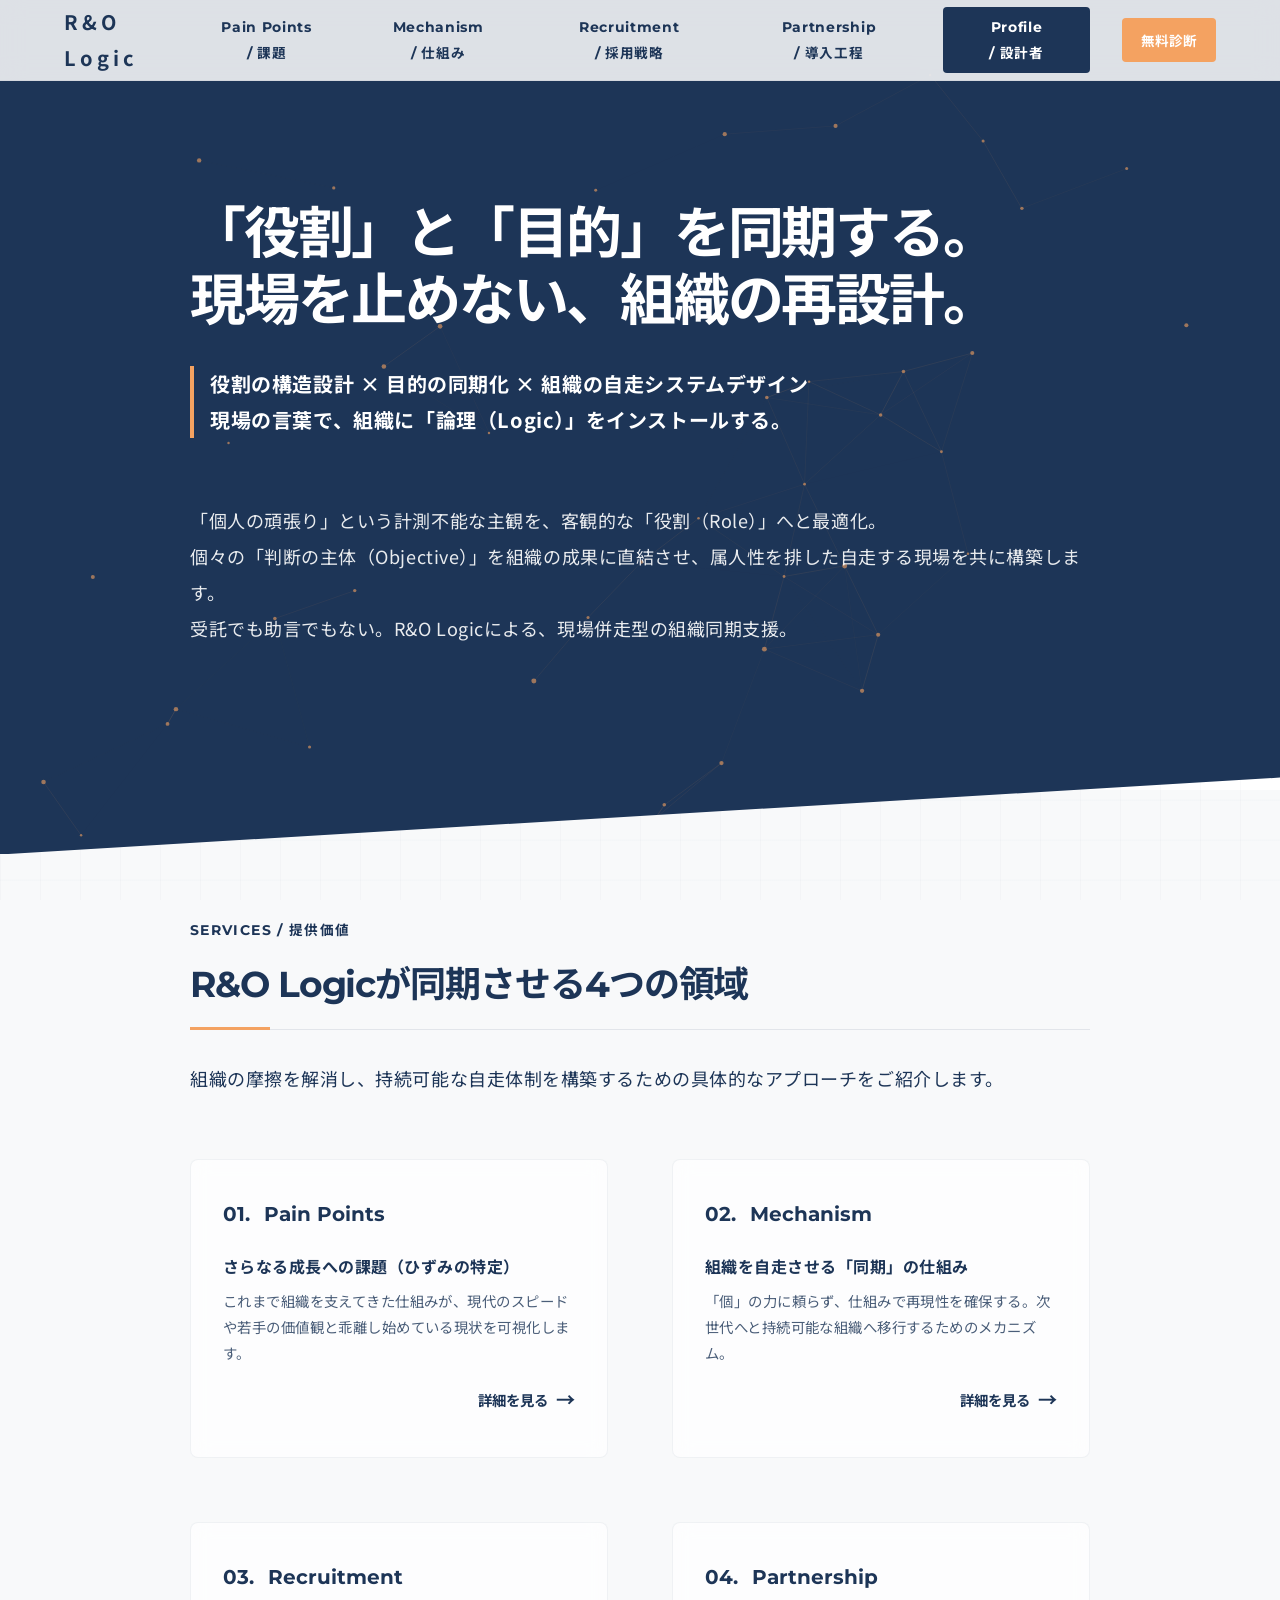
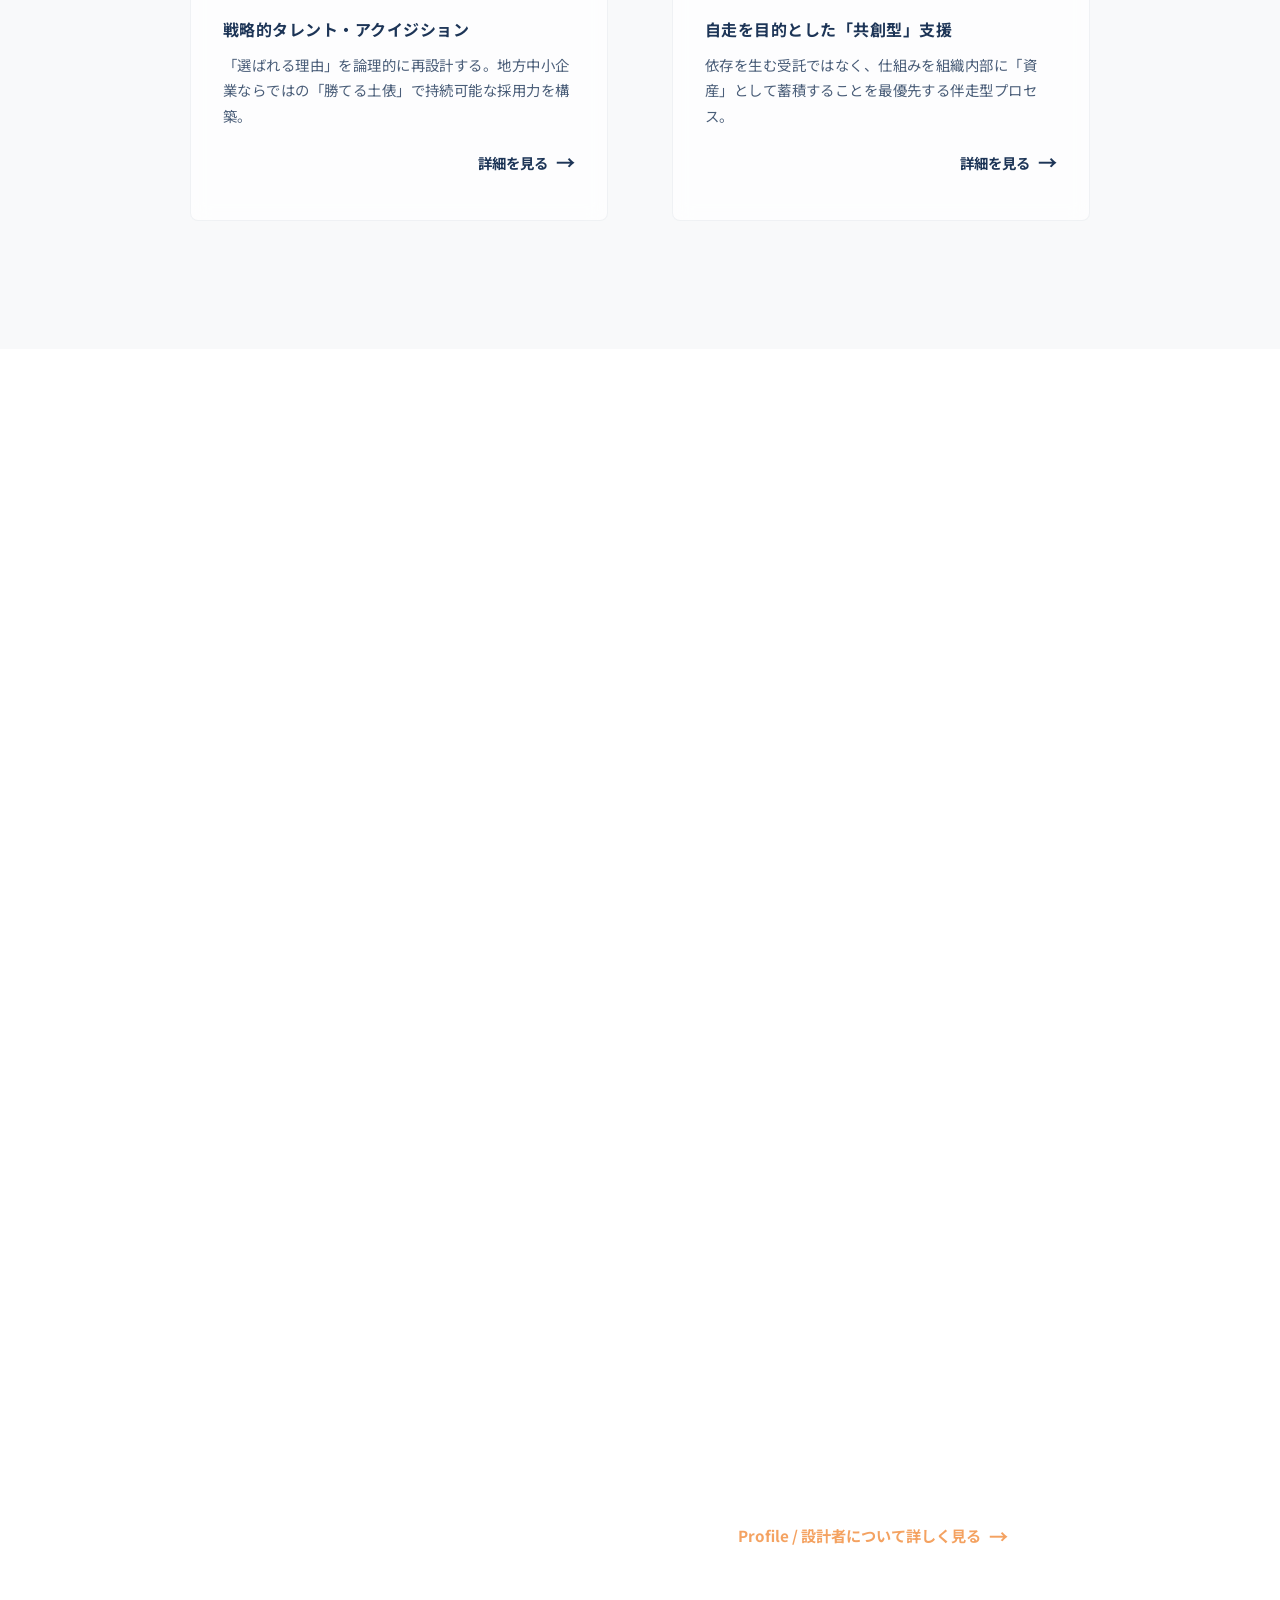
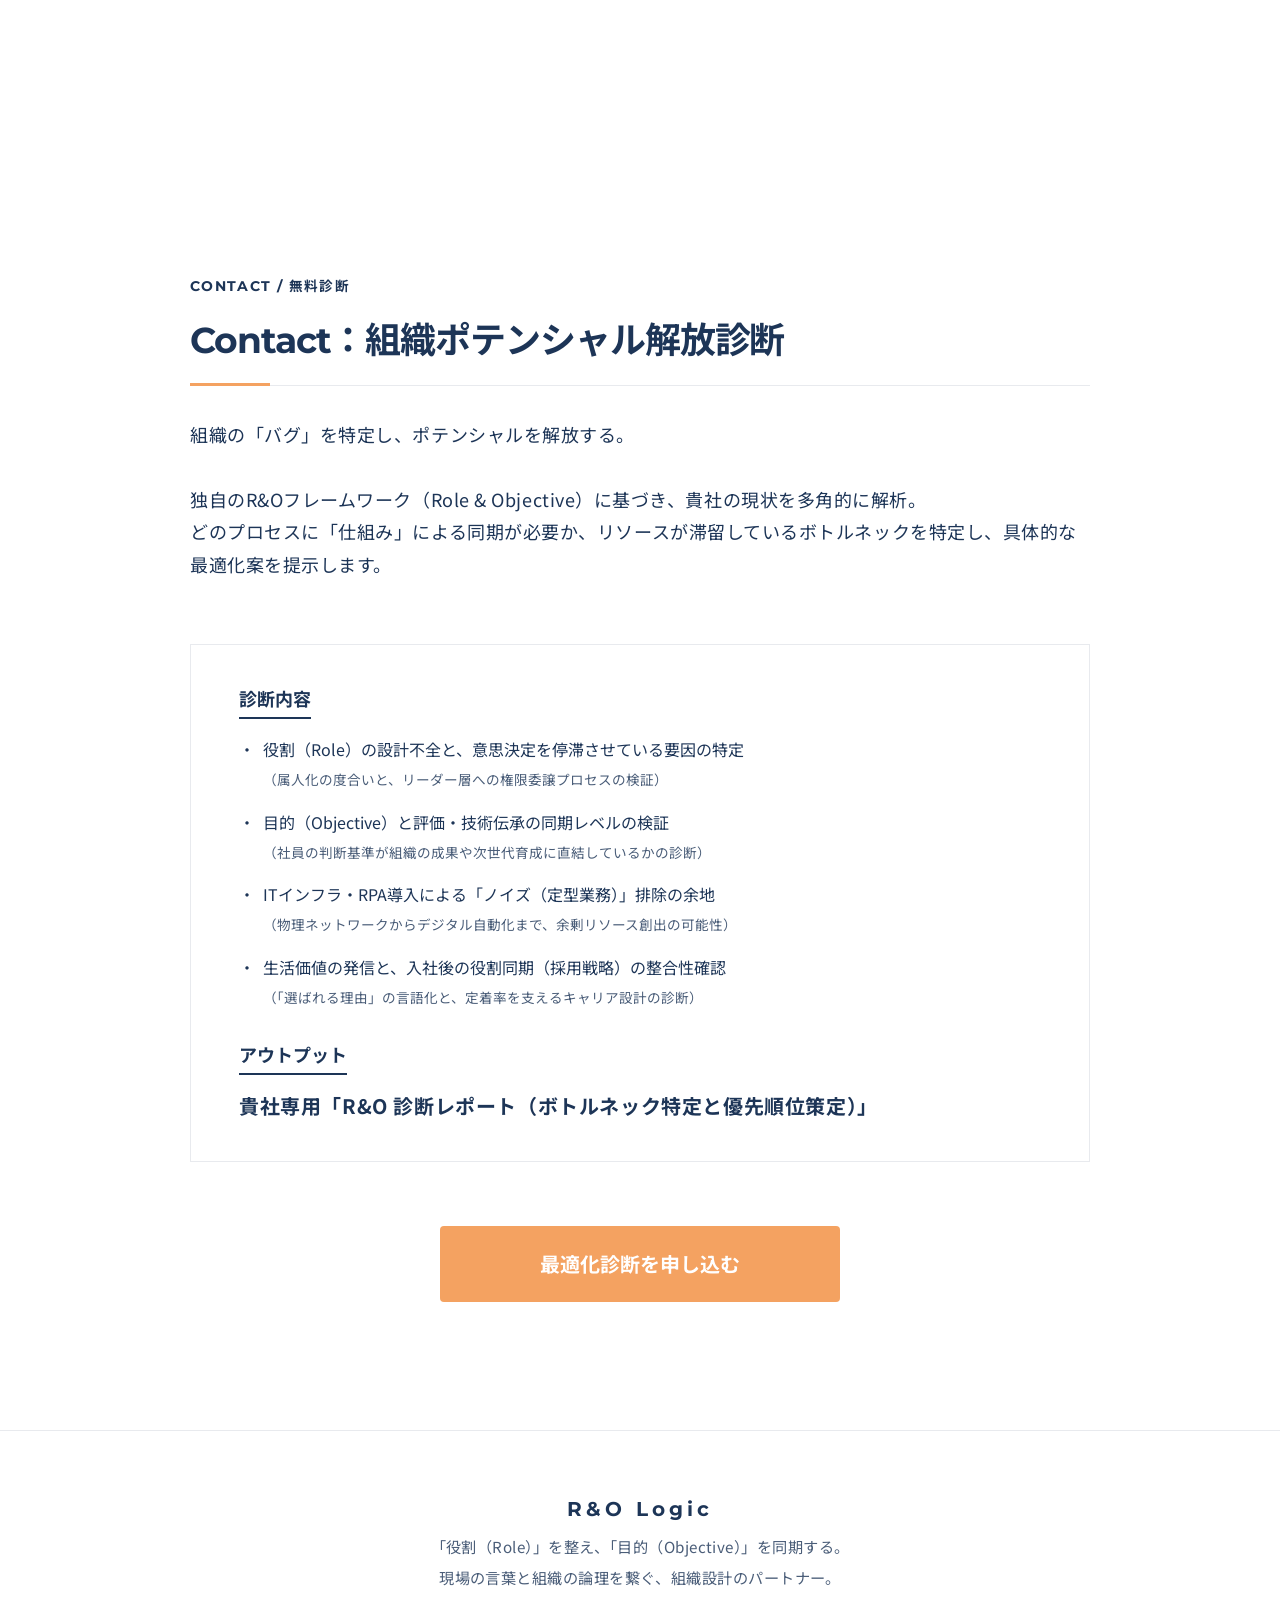
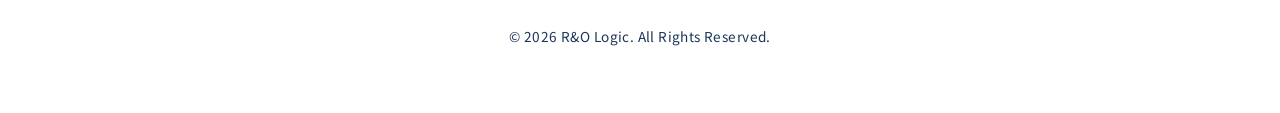
==== index.html @ 4cabf60c "Add files via upload" ====
<!DOCTYPE html>
<html lang="ja">

<head>
    <meta charset="UTF-8">
    <meta name="viewport" content="width=device-width, initial-scale=1.0">
    <title>R&amp;O Logic | 現場を止めない組織同期化</title>
    <meta name="description"
        content="設計開発エンジニアリングと人事・DX基盤構築の経験から生み出された、組織の「役割（Role）」と「目的（Objective）」を同期させる実務伴走型コンサルティング。">
    <!-- OGP and Twitter Cards -->
    <meta property="og:title" content="R&amp;O Logic | 現場を止めない組織同期化">
    <meta property="og:description" content="「個人の頑張り」を客観的な「役割」へと最適化。属人性を排した自走する現場を共に構築します。">
    <meta property="og:type" content="website">
    <meta property="og:url" content="https://r-and-o-logic.com">
    <meta property="og:image" content="img/og-image.png">
    <meta name="twitter:card" content="summary_large_image">
    <!-- Favicon -->
    <link rel="icon" type="image/svg+xml" href="img/favicon.svg">
    <!-- Fonts -->
    <link rel="preconnect" href="https://fonts.googleapis.com">
    <link rel="preconnect" href="https://fonts.gstatic.com" crossorigin>
    <link
        href="https://fonts.googleapis.com/css2?family=Montserrat:wght@400;700;900&family=Noto+Sans+JP:wght@400;500;700;900&display=swap"
        rel="stylesheet">
    <link rel="stylesheet" href="css/style.css">
</head>

<body>
    <!-- Preloader -->
    <div id="preloader" class="preloader">
        <div class="preloader-content">
            <span class="preloader-logo">R&amp;O Logic</span>
            <div class="preloader-line"></div>
        </div>
    </div>
    <header class="header">
        <div class="header-container">
            <a href="index.html" class="logo" style="text-decoration: none; color: inherit;">R&amp;O Logic</a>
            <div class="header-actions">
                <nav class="nav" id="nav" aria-label="詳細メニュー">
                    <ul class="nav-list">
                        <li><a href="pain-points.html" class="nav-link"><span class="nav-en">Pain Points</span><span
                                    class="nav-ja">/ 課題</span></a></li>
                        <li><a href="mechanism.html" class="nav-link"><span class="nav-en">Mechanism</span><span
                                    class="nav-ja">/ 仕組み</span></a></li>
                        <li><a href="recruitment.html" class="nav-link"><span class="nav-en">Recruitment</span><span
                                    class="nav-ja">/ 採用戦略</span></a></li>
                        <li><a href="partnership.html" class="nav-link"><span class="nav-en">Partnership</span><span
                                    class="nav-ja">/ 導入工程</span></a></li>
                        <li><a href="profile.html" class="nav-link"><span class="nav-en">Profile</span><span
                                    class="nav-ja">/ 設計者</span></a></li>
                    </ul>
                </nav>
                <div class="header-right">
                    <a href="index.html#contact" class="btn btn-sm header-btn" style="word-break: keep-all; overflow-wrap: normal;"><span style="display:inline-block;">無料</span><span style="display:inline-block;">診断</span></a>
                    <button class="hamburger" id="hamburger" aria-label="Menu">
                        <span></span><span></span><span></span>
                    </button>
                </div>
            </div>
        </div>
    </header>

    <main>
        <!-- 1. Hero View -->
        <section id="concept" class="hero section-spacing">
            <canvas id="hero-canvas"></canvas>
            <div class="container hero-container fade-up">
                <h1 class="hero-title" style="font-size: 3.5rem;">
                    「役割」と「目的」を同期する。<br>
                    現場を止めない、組織の再設計。
                </h1>
                <p class="hero-sub" style="line-height: 1.8;">
                    役割の構造設計 × 目的の同期化 × 組織の自走システムデザイン<br>
                    現場の言葉で、組織に「論理（Logic）」をインストールする。
                </p>
                <div class="hero-lead">
                    <p>「個人の頑張り」という計測不能な主観を、客観的な「役割（Role）」へと最適化。<br>
                        個々の「判断の主体（Objective）」を組織の成果に直結させ、属人性を排した自走する現場を共に構築します。<br>
                        受託でも助言でもない。R&amp;O Logicによる、現場併走型の組織同期支援。</p>
                </div>
            </div>
        </section>


        <!-- Services Overview Grid (Subpages Links) -->
        <section class="section-spacing bg-light">
            <div class="container fade-up">
                <div class="section-title">
                    <span class="section-label">Services / 提供価値</span>
                    <h2>R&amp;O Logicが同期させる4つの領域</h2>
                    <p class="section-desc">組織の摩擦を解消し、持続可能な自走体制を構築するための具体的なアプローチをご紹介します。</p>
                </div>

                <div class="grid grid-2">
                    <a href="pain-points.html" class="card service-card fade-up">
                        <h3
                            style="border-bottom: 2px solid var(--clr-primary); padding-bottom: 0.5rem; margin-bottom: 1rem;">
                            <span style="color: var(--clr-primary); margin-right: 0.5rem;">01.</span> Pain Points</h3>
                        <p style="font-weight: 700; margin-bottom: 0.5rem;">さらなる成長への課題（ひずみの特定）</p>
                        <p style="font-size: 0.9rem; opacity: 0.8; margin-bottom: 1rem;">
                            これまで組織を支えてきた仕組みが、現代のスピードや若手の価値観と乖離し始めている現状を可視化します。</p>
                        <span
                            style="color: var(--clr-text); font-weight: 700; font-size: 0.9rem; display: flex; align-items: center; gap: 0.5rem; justify-content: flex-end;">詳細を見る
                            <span style="font-size: 1.2rem;">&rarr;</span></span>
                    </a>

                    <a href="mechanism.html" class="card service-card fade-up delay-1">
                        <h3
                            style="border-bottom: 2px solid var(--clr-primary); padding-bottom: 0.5rem; margin-bottom: 1rem;">
                            <span style="color: var(--clr-primary); margin-right: 0.5rem;">02.</span> Mechanism</h3>
                        <p style="font-weight: 700; margin-bottom: 0.5rem;">組織を自走させる「同期」の仕組み</p>
                        <p style="font-size: 0.9rem; opacity: 0.8; margin-bottom: 1rem;">
                            「個」の力に頼らず、仕組みで再現性を確保する。次世代へと持続可能な組織へ移行するためのメカニズム。</p>
                        <span
                            style="color: var(--clr-text); font-weight: 700; font-size: 0.9rem; display: flex; align-items: center; gap: 0.5rem; justify-content: flex-end;">詳細を見る
                            <span style="font-size: 1.2rem;">&rarr;</span></span>
                    </a>

                    <a href="recruitment.html" class="card service-card fade-up">
                        <h3
                            style="border-bottom: 2px solid var(--clr-primary); padding-bottom: 0.5rem; margin-bottom: 1rem;">
                            <span style="color: var(--clr-primary); margin-right: 0.5rem;">03.</span> Recruitment</h3>
                        <p style="font-weight: 700; margin-bottom: 0.5rem;">戦略的タレント・アクイジション</p>
                        <p style="font-size: 0.9rem; opacity: 0.8; margin-bottom: 1rem;">
                            「選ばれる理由」を論理的に再設計する。地方中小企業ならではの「勝てる土俵」で持続可能な採用力を構築。</p>
                        <span
                            style="color: var(--clr-text); font-weight: 700; font-size: 0.9rem; display: flex; align-items: center; gap: 0.5rem; justify-content: flex-end;">詳細を見る
                            <span style="font-size: 1.2rem;">&rarr;</span></span>
                    </a>

                    <a href="partnership.html" class="card service-card fade-up delay-1">
                        <h3
                            style="border-bottom: 2px solid var(--clr-primary); padding-bottom: 0.5rem; margin-bottom: 1rem;">
                            <span style="color: var(--clr-primary); margin-right: 0.5rem;">04.</span> Partnership</h3>
                        <p style="font-weight: 700; margin-bottom: 0.5rem;">自走を目的とした「共創型」支援</p>
                        <p style="font-size: 0.9rem; opacity: 0.8; margin-bottom: 1rem;">
                            依存を生む受託ではなく、仕組みを組織内部に「資産」として蓄積することを最優先する伴走型プロセス。</p>
                        <span
                            style="color: var(--clr-text); font-weight: 700; font-size: 0.9rem; display: flex; align-items: center; gap: 0.5rem; justify-content: flex-end;">詳細を見る
                            <span style="font-size: 1.2rem;">&rarr;</span></span>
                    </a>
                </div>
            </div>
        </section>

        <!-- Message -->
        <section id="message" class="message section-spacing">
            <div class="container fade-up">
                <div class="message-box">
                    <h3 class="message-title">「最適化への意志」</h3>
                    <div class="message-body">
                        <p style="font-weight: 700; font-size: 1.25rem; color: var(--clr-text); margin-bottom: 2rem;">
                            「同期」の欠如は、組織というシステムの致命的なバグである。</p>
                        <p>精密な制御と現場実装の最前線に17年間身を置き、理論を現実に適合させるプロセスを繰り返す中で、一つの確信に至りました。</p>

                        <p class="message-strong" style="margin: 2.5rem 0;">「個人の頑張り」という不安定な出力に依存する組織は、いつか必ず摩擦で停止する。</p>

                        <p>ベテランの技術がブラックボックス化し、若手が判断の根拠を失い、経営層がすべての負荷を背負う。<br>これらは「人の質」の問題ではありません。制御ロジックやITインフラ、そして人事評価という「組織の設計」にバグが生じているだけです。
                        </p>

                        <p style="margin-top: 1.5rem;">
                            私の役割は、新しいタスクを増やすことではありません。<br>不透明な属人性を削ぎ落とし、組織の全階層における「役割（Role）」と「目的（Objective）」を論理的に同期させることです。
                        </p>

                        <p style="margin-top: 1.5rem;">
                            設計者として、私は貴社に「依存」を求めません。<br>仕組みがインストールされ、貴社自身の力で歯車が自走し始めるまで、現場で共にハンドルを握ります。</p>

                        <p class="message-highlight" style="margin-top: 3.5rem;">
                            やることを増やさない。やらないことを確定させる。<br>その先にある「機能美を備えた現場」を、共に実装しましょう。</p>

                        <div class="message-signature" style="text-align: right; margin-top: 4rem;">
                            <p
                                style="font-weight: 700; font-size: 1.1rem; margin-bottom: 0.25rem; letter-spacing: 0.1em;">
                                R&amp;O Logic</p>
                            <p style="font-size: 0.95rem; margin-bottom: 1.5rem; opacity: 0.8;">代表　戸田 直洋</p>
                            <a href="profile.html"
                                style="color: var(--clr-btn); font-weight: 700; text-decoration: none; font-size: 0.95rem; display: inline-flex; align-items: center; gap: 0.5rem; transition: opacity 0.3s ease;"
                                onmouseover="this.style.opacity=0.7" onmouseout="this.style.opacity=1">
                                <span>Profile / 設計者について詳しく見る</span>
                                <span style="font-size: 1.2rem;">&rarr;</span>
                            </a>
                        </div>
                    </div>
                </div>
            </div>
        </section>

        <!-- 7. Contact -->
        <section id="contact" class="contact section-spacing">
            <div class="container contact-container fade-up">
                <div class="section-title">
                    <span class="section-label">Contact / 無料診断</span>
                    <h2>Contact：組織ポテンシャル解放診断</h2>
                    <p class="section-desc">
                        組織の「バグ」を特定し、ポテンシャルを解放する。<br><br>独自のR&amp;Oフレームワーク（Role &amp;
                        Objective）に基づき、貴社の現状を多角的に解析。<br>どのプロセスに「仕組み」による同期が必要か、リソースが滞留しているボトルネックを特定し、具体的な最適化案を提示します。
                    </p>
                </div>

                <div class="contact-contents text-center" style="margin-bottom: var(--spacing-mb-lg);">
                    <div class="contact-details"
                        style="display: inline-block; text-align: left; background: var(--clr-bg-white); padding: 2.5rem 3rem; border: 1px solid rgba(29, 53, 87, 0.1); width: 100%;">

                        <div class="mobile-accordion-wrapper">
                            <button class="mobile-accordion-btn hidden-desktop">
                                診断内容を見る <span class="icon">+</span>
                            </button>

                            <div class="mobile-accordion-body">
                                <h4
                                    style="margin-bottom: 1rem; font-size: 1.125rem; border-bottom: 2px solid var(--clr-text); display: inline-block; padding-bottom: 0.25rem;">
                                    診断内容</h4>
                                <ul class="list-bullet" style="margin-bottom: 2rem;">
                                    <li style="margin-bottom: 1rem;">役割（Role）の設計不全と、意思決定を停滞させている要因の特定<br><span
                                            style="font-size: 0.85em; opacity: 0.8; margin-top: 0.2rem; display: block;">（属人化の度合いと、リーダー層への権限委譲プロセスの検証）</span>
                                    </li>
                                    <li style="margin-bottom: 1rem;">目的（Objective）と評価・技術伝承の同期レベルの検証<br><span
                                            style="font-size: 0.85em; opacity: 0.8; margin-top: 0.2rem; display: block;">（社員の判断基準が組織の成果や次世代育成に直結しているかの診断）</span>
                                    </li>
                                    <li style="margin-bottom: 1rem;">ITインフラ・RPA導入による「ノイズ（定型業務）」排除の余地<br><span
                                            style="font-size: 0.85em; opacity: 0.8; margin-top: 0.2rem; display: block;">（物理ネットワークからデジタル自動化まで、余剰リソース創出の可能性）</span>
                                    </li>
                                    <li>生活価値の発信と、入社後の役割同期（採用戦略）の整合性確認<br><span
                                            style="font-size: 0.85em; opacity: 0.8; margin-top: 0.2rem; display: block;">（「選ばれる理由」の言語化と、定着率を支えるキャリア設計の診断）</span>
                                    </li>
                                </ul>

                                <h4
                                    style="margin-bottom: 0.5rem; font-size: 1.125rem; border-bottom: 2px solid var(--clr-text); display: inline-block; padding-bottom: 0.25rem;">
                                    アウトプット</h4>
                                <p
                                    style="font-weight: 700; font-size: 1.25rem; color: var(--clr-text); padding-top: 0.5rem; line-height: 1.5;">
                                    貴社専用「R&amp;O 診断レポート（ボトルネック特定と優先順位策定）」</p>
                            </div>
                        </div>
                    </div>
                </div>

                <div class="form-wrapper">
                    <a href="https://forms.gle/tN62kvqZBB387Sva9" target="_blank" rel="noopener noreferrer"
                        class="btn btn-lg btn-block btn-cta"
                        style="text-align: center; justify-content: center;">最適化診断を申し込む</a>
                </div>
            </div>
        </section>
    </main>

    <footer class="footer">
        <div class="container text-center">
            <div style="margin-bottom: 2rem;">
                <h4 style="font-size: 1.25rem; margin-bottom: 0.5rem; letter-spacing: 0.2em; font-weight: 700;">R&amp;O
                    Logic</h4>
                <p style="font-size: 0.95rem; opacity: 0.8; line-height: 2;">
                    「役割（Role）」を整え、「目的（Objective）」を同期する。<br>現場の言葉と組織の論理を繋ぐ、組織設計のパートナー。</p>
            </div>
            <p>&copy; 2026 R&amp;O Logic. All Rights Reserved.</p>
        </div>
    </footer>

    <!-- Mobile FAB (Floating Action Button) -->
    <a href="index.html#contact" class="mobile-fab" id="mobileFab">
        <span>無料診断<br>フォーム</span>
    </a>

    <script src="js/main.js"></script>
</body>

</html>
---- css/style.css ----
:root {
  /* Strictly defined colors */
  --clr-bg-white: #FFFFFF;
  --clr-bg-light: #F8F9FA;
  --clr-text: #1D3557;
  --clr-btn: #F4A261;
  --clr-btn-hover: #E76F51;

  /* Fonts */
  --font-main: 'Noto Sans JP', sans-serif;
  --font-en: 'Montserrat', sans-serif;
  
  /* Margins - "敢えて広めに取る" (intentionally take wide margins) */
  --spacing-section: 8rem;
  --spacing-mb-lg: 4rem;
  --spacing-mb-md: 2rem;
  --spacing-mb-sm: 1rem;
}

.mobile-break { display: none; }

/* Reset & Initial Setup */
* {
  margin: 0;
  padding: 0;
  box-sizing: border-box;
}

html {
  font-size: 16px;
  scroll-behavior: smooth;
  scroll-padding-top: 100px;
}

body {
  font-family: var(--font-main);
  background-color: var(--clr-bg-white);
  background-image: 
    linear-gradient(rgba(29, 53, 87, 0.025) 1px, transparent 1px),
    linear-gradient(90deg, rgba(29, 53, 87, 0.025) 1px, transparent 1px);
  background-size: 40px 40px;
  background-attachment: fixed;
  color: var(--clr-text);
  line-height: 1.8;
  -webkit-font-smoothing: antialiased;
}

a { text-decoration: none; color: inherit; }
ul, ol { list-style: none; }

/* Utilities */
.container {
  width: 90%;
  max-width: 900px; /* Kept tight to prevent text spreading too wide, improving readability */
  margin: 0 auto;
}

.section-spacing {
  padding: var(--spacing-section) 0;
}

/* Subpage base spacing */
.subpage-main {
  padding-top: 100px;
}

.bg-light { 
  background-color: var(--clr-bg-light); 
  background-image: 
    linear-gradient(rgba(29, 53, 87, 0.025) 1px, transparent 1px),
    linear-gradient(90deg, rgba(29, 53, 87, 0.025) 1px, transparent 1px);
  background-size: 40px 40px;
  background-attachment: fixed;
}
.text-center { text-align: center; }

/* Typography */
h1, h2, h3, h4 {
  font-family: var(--font-en), var(--font-main);
  color: var(--clr-text);
  font-weight: 700;
  line-height: 1.4;
}

p {
  color: var(--clr-text);
  font-weight: 400;
  letter-spacing: 0.03em;
}

.section-title {
  margin-bottom: var(--spacing-mb-lg);
}

.section-label {
  font-family: var(--font-en), var(--font-main);
  display: block;
  font-size: 0.85rem;
  font-weight: 700;
  letter-spacing: 0.1em;
  margin-bottom: var(--spacing-mb-sm);
  text-transform: uppercase;
  color: var(--clr-text);
}

.section-title h2 {
  font-size: 2.25rem;
  letter-spacing: -0.03em;
  margin-bottom: var(--spacing-mb-md);
  padding-bottom: 1.25rem;
  border-bottom: 1px solid rgba(29, 53, 87, 0.1);
  position: relative;
}

.section-title h2::after {
  content: "";
  position: absolute;
  left: 0;
  bottom: -1px;
  width: 80px;
  height: 3px;
  background-color: var(--clr-btn);
}

.section-desc {
  font-size: 1.125rem;
  line-height: 1.8;
}

/* Grid System */
.grid { display: grid; gap: var(--spacing-mb-lg); }
.grid-2 { grid-template-columns: repeat(auto-fit, minmax(300px, 1fr)); }
.grid-3 { grid-template-columns: repeat(auto-fit, minmax(250px, 1fr)); }

/* Buttons - Accent color only used here */
.btn {
  display: inline-flex;
  align-items: center;
  justify-content: center;
  padding: 1rem 2rem;
  background-color: var(--clr-btn);
  color: #fff;
  font-weight: 700;
  border-radius: 4px;
  transition: all 0.3s ease;
  cursor: pointer;
  border: none;
}

.btn:hover {
  background-color: var(--clr-btn-hover);
  transform: translateY(-2px);
  box-shadow: 0 4px 12px rgba(231, 111, 81, 0.3);
}

/* Primary CTA Button Polish */
.btn-cta {
  position: relative;
  overflow: hidden;
  z-index: 1;
}
.btn-cta::after {
  content: "";
  position: absolute;
  top: 0;
  left: -100%;
  width: 50%;
  height: 100%;
  background: linear-gradient(to right, rgba(255,255,255,0) 0%, rgba(255,255,255,0.3) 50%, rgba(255,255,255,0) 100%);
  transform: skewX(-25deg);
  transition: all 0.6s ease;
  z-index: -1;
}
.btn-cta:hover::after {
  left: 150%;
}
.btn-cta:hover {
  transform: translateY(-4px);
  box-shadow: 0 8px 25px rgba(231, 111, 81, 0.4);
}

.btn-sm { padding: 0.6rem 1.2rem; font-size: 0.85rem; }
.btn-lg { padding: 1.25rem 3rem; font-size: 1.25rem; }
.btn-block { width: 100%; max-width: 400px; margin: 0 auto; display: flex; }

/* Animation utilities */
.fade-up {
  opacity: 0;
  transform: translateY(30px);
  transition: opacity 0.8s ease, transform 0.8s ease;
}
.fade-up.visible { opacity: 1; transform: translateY(0); }
.delay-1 { transition-delay: 0.1s; }
.delay-2 { transition-delay: 0.2s; }
.delay-3 { transition-delay: 0.3s; }

/* Header */
.header {
  position: fixed;
  top: 0;
  left: 0;
  width: 100%;
  background-color: rgba(255, 255, 255, 0.85);
  backdrop-filter: blur(12px);
  -webkit-backdrop-filter: blur(12px);
  z-index: 1000;
  border-bottom: 1px solid rgba(29, 53, 87, 0.05);
}

.header-container {
  display: flex;
  justify-content: space-between;
  align-items: center;
  height: 80px;
  width: 90%;
  max-width: 1200px;
  margin: 0 auto;
}

.logo {
  font-weight: 700;
  font-size: 1.25rem;
  letter-spacing: 0.2em;
  color: var(--clr-text);
}

.header-actions {
  display: flex;
  align-items: center;
  gap: 2rem;
}

.header-right {
  display: flex;
  align-items: center;
  gap: 1.5rem;
}

.hamburger {
  display: none;
  flex-direction: column;
  justify-content: space-between;
  width: 24px;
  height: 18px;
  background: transparent;
  border: none;
  cursor: pointer;
  padding: 0;
  z-index: 1001;
}

.hamburger span {
  width: 100%;
  height: 2px;
  background: var(--clr-text);
  transition: all 0.3s ease;
  transform-origin: left center;
}

.nav-list {
  display: flex;
  gap: 2rem;
  align-items: center;
}
.nav-link {
  font-family: var(--font-en), var(--font-main);
  text-decoration: none;
  font-weight: 700;
  font-size: 0.85rem;
  letter-spacing: 0.05em;
  color: var(--clr-text);
  transition: opacity 0.3s ease;
  
  /* Flexbox responsive text wrapping */
  display: flex;
  flex-wrap: wrap;
  justify-content: center;
  align-items: center;
  column-gap: 0.4em;
  row-gap: 0.1em;
}

.nav-en, .nav-ja {
  white-space: nowrap;
}

.nav-link:hover { opacity: 0.7; }

/* Highlight Profile in Header (Button Style) */
.nav-link[href="profile.html"] {
  background-color: var(--clr-text);
  padding: 0.5rem 1.2rem;
  border-radius: 4px;
  color: var(--clr-bg-white) !important;
  opacity: 1;
  transition: all 0.3s ease;
}
.nav-link[href="profile.html"] .nav-en,
.nav-link[href="profile.html"] .nav-ja {
  color: var(--clr-bg-white) !important;
}
.nav-link[href="profile.html"]:hover {
  background-color: rgba(29, 53, 87, 0.85);
  transform: translateY(-2px);
  opacity: 1;
}

/* Infographic Box (System Section) */
.infographic-box {
  margin: 3rem 0 4rem;
  padding: 3rem 2rem;
  background: rgba(255, 255, 255, 0.7);
  backdrop-filter: blur(10px);
  -webkit-backdrop-filter: blur(10px);
  border: 1px solid rgba(29, 53, 87, 0.1);
  border-radius: 8px;
  box-shadow: 0 10px 30px rgba(0,0,0,0.03);
  text-align: center;
}

/* Service Card Links (Index) */
.service-card {
  transition: transform 0.3s ease, box-shadow 0.3s ease, border-color 0.3s ease;
}
.service-card:hover {
  transform: translateY(-8px);
  box-shadow: 0 15px 35px rgba(29, 53, 87, 0.1);
  border-color: rgba(29, 53, 87, 0.2);
}
.infographic-box h3 {
  margin-bottom: 2.5rem;
  font-size: 1.25rem;
  letter-spacing: 0.1em;
  color: var(--clr-text);
}
.infographic-flex {
  display: flex;
  justify-content: center;
  align-items: center;
  gap: 3rem;
}
.info-state svg {
  width: 140px;
  height: 140px;
  margin-bottom: 0.75rem;
}
.info-arrow {
  color: var(--clr-btn);
  font-size: 2.5rem;
  font-weight: 900;
}

/* XY Graph Animation for Pain Points */
.pain-points-anim {
  width: 100%;
  margin-top: 2rem;
  background: rgba(255, 255, 255, 0.85);
  border: 1px solid rgba(29, 53, 87, 0.1);
  border-radius: 8px;
  backdrop-filter: blur(10px);
  -webkit-backdrop-filter: blur(10px);
  padding: 1rem 0.5rem;
}

@media (min-width: 769px) {
  .pain-points-anim {
    padding: 1.5rem;
  }
}

@media (max-width: 768px) {
  .hidden-mobile { display: none !important; }
}
@media (min-width: 769px) {
  .hidden-desktop { display: none !important; }
}

/* Default states before animation */
.anim-graph-line { stroke-dashoffset: 1000; }
.anim-diverge-area { opacity: 0; }
.anim-label-legacy, .anim-label-modern, .anim-gap-indicators { opacity: 0; }
.pulse-point { transform-origin: 250px 220px; transform: scale(0); opacity: 0; }
.pulse-point-mobile { transform-origin: 150px 330px; transform: scale(0); opacity: 0; }

/* When dynamically in viewport */
.pain-points-anim.is-animating .anim-graph-line {
  animation: drawGraphLine 2.5s cubic-bezier(0.3, 0, 0.2, 1) forwards;
}
.pain-points-anim.is-animating .anim-diverge-area {
  animation: fadeAlphaHalf 2s cubic-bezier(0.3, 0, 0.2, 1) forwards 1s;
}
.pain-points-anim.is-animating .anim-label-legacy, 
.pain-points-anim.is-animating .anim-label-modern, 
.pain-points-anim.is-animating .anim-gap-indicators {
  animation: fadeAlphaFull 1.5s cubic-bezier(0.3, 0, 0.2, 1) forwards 1.2s;
}
.pain-points-anim.is-animating .pulse-point,
.pain-points-anim.is-animating .pulse-point-mobile {
  animation: pulseScale 1.5s cubic-bezier(0.3, 0, 0.2, 1) forwards 0.8s;
}

@keyframes drawGraphLine {
  0% { stroke-dashoffset: 1000; }
  100% { stroke-dashoffset: 0; }
}

@keyframes fadeAlphaHalf {
  0% { opacity: 0; }
  100% { opacity: 1; }
}

@keyframes fadeAlphaFull {
  0% { opacity: 0; transform: translateY(10px); }
  100% { opacity: 1; transform: translateY(0); }
}

@keyframes pulseScale {
  0% { transform: scale(0); opacity: 0; }
  45% { transform: scale(3); opacity: 0.5; }
  100% { transform: scale(1); opacity: 1; }
}

/* Preloader */
.preloader {
  position: fixed;
  top: 0;
  left: 0;
  width: 100%;
  height: 100vh;
  background-color: var(--clr-bg-white);
  z-index: 9999;
  display: flex;
  justify-content: center;
  align-items: center;
  transition: opacity 0.6s ease, visibility 0.6s ease;
}
.preloader.hidden {
  opacity: 0;
  visibility: hidden;
}
.preloader-content {
  text-align: center;
}
.preloader-logo {
  font-weight: 900;
  font-size: 2rem;
  letter-spacing: 0.2em;
  color: var(--clr-text);
  display: block;
  margin-bottom: 1rem;
}
.preloader-line {
  width: 0;
  height: 2px;
  background-color: var(--clr-btn);
  margin: 0 auto;
  animation: loadLine 1s ease-in-out forwards;
}

@keyframes loadLine {
  0% { width: 0; }
  100% { width: 100px; }
}

/* Mobile FAB */
.mobile-fab {
  position: fixed;
  bottom: 24px;
  right: 24px;
  width: 70px;
  height: 70px;
  background-color: var(--clr-btn);
  color: var(--clr-bg-white);
  border-radius: 50%;
  display: none; /* hidden on desktop */
  justify-content: center;
  align-items: center;
  text-align: center;
  font-size: 0.75rem;
  font-weight: 700;
  line-height: 1.3;
  box-shadow: 0 4px 15px rgba(244, 162, 97, 0.4);
  z-index: 999;
  transition: transform 0.3s ease, opacity 0.3s ease, visibility 0.3s ease;
  opacity: 0;
  visibility: hidden;
}
.mobile-fab.visible {
  opacity: 1;
  visibility: visible;
}
.mobile-fab:active {
  transform: scale(0.95);
  background-color: var(--clr-btn-hover);
}

/* Hero Section */
.hero {
  padding-top: 200px;
  padding-bottom: 15vw; /* Extra padding for the diagonal cut */
  position: relative;
  overflow: hidden;
  background-color: var(--clr-text);
  color: var(--clr-bg-white);
  clip-path: polygon(0 0, 100% 0, 100% calc(100% - 6vw), 0 100%);
  margin-bottom: -5vw; /* Pull next section up to cover the negative space */
}

#hero-canvas {
  position: absolute;
  top: 0;
  left: 0;
  width: 100%;
  height: 100%;
  z-index: 0;
  pointer-events: none;
}

.hero-container {
  position: relative;
  z-index: 1;
}

.hero-title {
  font-size: 4rem;
  line-height: 1.2;
  margin-bottom: var(--spacing-mb-md);
  letter-spacing: -0.04em;
  color: var(--clr-bg-white);
}

.hero-sub {
  font-size: 1.25rem;
  font-weight: 700;
  margin-bottom: var(--spacing-mb-lg);
  border-left: 4px solid var(--clr-btn);
  padding-left: 1rem;
  color: var(--clr-bg-white);
}

.hero-lead p {
  font-size: 1.125rem;
  opacity: 0.9;
  color: var(--clr-bg-white);
  line-height: 2;
  margin-bottom: var(--spacing-mb-sm);
}

/* Background Image Assignments with Parallax & Bleed Gradients */
.pain-points {
  background-image: 
    linear-gradient(rgba(248, 249, 250, 0.88), rgba(248, 249, 250, 0.96)),
    url('../img/bg-pain.png');
  background-size: cover;
  background-position: center;
  background-attachment: fixed;
}

.system {
  background-image: 
    linear-gradient(rgba(255, 255, 255, 0.88), rgba(255, 255, 255, 0.96)),
    url('../img/bg-mechanism.png');
  background-size: cover;
  background-position: center;
  background-attachment: fixed;
}

.recruit {
  background-image: 
    linear-gradient(rgba(248, 249, 250, 0.88), rgba(248, 249, 250, 0.96)),
    url('../img/bg-recruit.png');
  background-size: cover;
  background-position: center;
  background-attachment: fixed;
}

.process {
  background-image: 
    linear-gradient(rgba(255, 255, 255, 0.88), rgba(255, 255, 255, 0.96)),
    url('../img/bg-partnership.png');
  background-size: cover;
  background-position: center;
  background-attachment: fixed;
}

.message {
  background-image: 
    linear-gradient(rgba(29, 53, 87, 0.88), rgba(29, 53, 87, 0.96)),
    url('../img/bg-message-mechanical.png');
  background-size: cover;
  background-position: center;
  background-attachment: fixed;
  color: var(--clr-bg-white) !important;
}

.message p, .message h3, .message .message-title {
  color: var(--clr-bg-white) !important;
}

/* Cards */
.card {
  background: rgba(255, 255, 255, 0.7);
  backdrop-filter: blur(10px);
  -webkit-backdrop-filter: blur(10px);
  padding: 2.5rem 2rem;
  border-radius: 8px;
  border: 1px solid rgba(29, 53, 87, 0.06);
  position: relative;
  overflow: hidden;
  transition: transform 0.4s ease, box-shadow 0.4s ease;
}

.card::before {
  content: "";
  position: absolute;
  top: 0;
  left: 0;
  width: 100%;
  height: 4px;
  background-color: var(--clr-btn);
  transform: scaleX(0);
  transform-origin: left;
  transition: transform 0.4s ease;
}

.card:hover {
  transform: translateY(-8px);
  box-shadow: 0 20px 40px rgba(29, 53, 87, 0.06);
}

.card:hover::before {
  transform: scaleX(1);
}

.card h3 {
  font-size: 1.25rem;
  margin-bottom: var(--spacing-mb-sm);
}

.card p {
  font-size: 1rem;
}

/* System Details */
.system-steps {
  display: flex;
  flex-direction: column;
  gap: 2rem;
}

/* Process & system Steps */
.system-item {
  display: flex;
  gap: 2rem;
  background: rgba(255, 255, 255, 0.7);
  backdrop-filter: blur(10px);
  -webkit-backdrop-filter: blur(10px);
  padding: 2rem;
  border-radius: 8px;
  border: 1px solid rgba(29, 53, 87, 0.06);
  transition: transform 0.4s ease, box-shadow 0.4s ease;
}

.system-item:hover {
  transform: translateX(5px);
  box-shadow: 0 15px 30px rgba(29, 53, 87, 0.05);
}

.system-item:last-child {
  border-bottom: none;
}

.system-num {
  font-family: var(--font-en), var(--font-main);
  font-size: 2.5rem;
  font-weight: 900;
  color: var(--clr-btn);
  line-height: 1;
}

.system-content h3 {
  font-size: 1.5rem;
  margin-bottom: var(--spacing-mb-md);
}

.system-content p {
  font-size: 1.125rem;
  line-height: 2;
}

/* Process Timeline */
.timeline {
  display: flex;
  flex-direction: column;
  gap: var(--spacing-mb-md);
}

.timeline-item {
  display: flex;
  gap: var(--spacing-mb-md);
  background-color: var(--clr-bg-white);
  padding: var(--spacing-mb-md);
  box-shadow: 0 4px 20px rgba(0,0,0,0.02);
}

.timeline-badge {
  font-weight: 900;
  font-size: 0.85rem;
  width: 100px;
  flex-shrink: 0;
  text-transform: uppercase;
  color: var(--clr-bg-white);
  background-color: var(--clr-text);
  padding: 0.25rem 0.5rem;
  display: inline-block;
  align-self: flex-start;
  text-align: center;
}

.timeline-content h3 {
  font-size: 1.25rem;
  margin-bottom: 0.5rem;
}

/* Profile Box */
.profile-box {
  background-color: var(--clr-bg-white);
  padding: var(--spacing-mb-lg);
  border: 1px solid rgba(29, 53, 87, 0.1);
}

.profile-header {
  margin-bottom: var(--spacing-mb-md);
  border-bottom: 2px solid var(--clr-text);
  padding-bottom: var(--spacing-mb-sm);
}

.profile-name {
  font-size: 1.75rem;
}

.profile-en {
  font-size: 1rem;
  font-weight: 400;
  opacity: 0.6;
}

.profile-desc {
  margin-bottom: var(--spacing-mb-lg);
  font-size: 1.125rem;
}

.list-bullet {
  padding-left: 1.5rem;
}

.list-bullet li {
  position: relative;
  margin-bottom: 0.5rem;
}

.list-bullet li::before {
  content: "・";
  position: absolute;
  left: -1.5rem;
}

.belief {
  font-weight: 700;
  font-size: 1.25rem;
  line-height: 1.6;
}

/* Message Section */
.message-box {
  max-width: 800px;
  margin: 0 auto;
  padding: var(--spacing-mb-lg) 0;
  border-top: 1px dashed rgba(255, 255, 255, 0.4);
  border-bottom: 1px dashed rgba(255, 255, 255, 0.4);
}

.message-title {
  font-size: 1.5rem;
  margin-bottom: var(--spacing-mb-lg);
  text-align: center;
  line-height: 1.6;
}

.message-body p {
  font-size: 0.95rem;
  line-height: 2.2;
  margin-bottom: 1.5rem;
}

.message-strong {
  font-weight: 700;
  font-size: 1.1rem !important;
  color: var(--clr-text);
}

.message-highlight {
  font-weight: 700;
  font-size: 1.1rem !important;
  margin-top: 2.5rem;
  text-align: center;
}

.message-signature {
  margin-top: 3rem;
  text-align: right;
  padding-right: 2rem;
}

.signature-img {
  max-width: 200px;
  height: auto;
  opacity: 0.8;
  display: inline-block;
}

/* Footer */
.footer {
  padding: var(--spacing-mb-lg) 0;
  border-top: 1px solid rgba(29, 53, 87, 0.1);
}
.footer p { font-size: 0.85rem; }

/* Responsive */
@media (max-width: 900px) {
  :root {
    --spacing-section: 5rem;
  }
  
  .header-container { flex-direction: row; height: 70px; padding: 0; justify-content: space-between; }
  .header-right { gap: 1rem; }
  .hamburger { display: flex; }
  .header-btn { font-size: 0.75rem; padding: 0.5rem 0.8rem; }
  
  .nav {
    position: absolute;
    top: 70px;
    left: 0;
    width: 100%;
    background: rgba(255, 255, 255, 0.98);
    backdrop-filter: blur(10px);
    padding: 2rem 0;
    box-shadow: 0 4px 10px rgba(0,0,0,0.05);
    clip-path: polygon(0 0, 100% 0, 100% 0, 0 0);
    transition: clip-path 0.4s ease;
    pointer-events: none;
  }
  
  .nav.active {
    clip-path: polygon(0 0, 100% 0, 100% 100%, 0 100%);
    pointer-events: auto;
  }

  .nav-list {
    flex-direction: column;
    gap: 1.5rem;
  }

  .nav-link { font-size: 1rem; text-align: center; display: block; }

  .infographic-flex { flex-direction: column; gap: 1.5rem; }
  .info-arrow { transform: rotate(90deg); margin: 0; }
  .infographic-box { padding: 2.5rem 1rem; }
  .info-state svg { width: 110px; height: 110px; margin-bottom: 0.5rem; }

  .mobile-fab {
    display: flex;
  }

  /* Hamburger toggles */
  .hamburger.active span:nth-child(1) { transform: rotate(45deg) translate(-2px, -2px); }
  .hamburger.active span:nth-child(2) { opacity: 0; }
  .hamburger.active span:nth-child(3) { transform: rotate(-45deg) translate(-2px, 2px); }
  
  .system-item { flex-direction: column; gap: 1rem; }
  .timeline-item { flex-direction: column; gap: 1rem; }
  .hero-title { font-size: 2.5rem; }
}

/* Next Page Navigation */
.next-page-nav {
  display: flex;
  justify-content: space-between;
  align-items: stretch;
  padding: 2rem 5% 3rem;
  border-top: 1px solid rgba(29, 53, 87, 0.1);
  background-color: var(--clr-bg-light);
  gap: 1.5rem;
}
.next-page-link, .prev-page-link {
  display: inline-flex;
  flex-direction: column;
  text-decoration: none;
  font-family: var(--font-en), var(--font-main);
  transition: transform 0.4s cubic-bezier(0.175, 0.885, 0.32, 1.275), opacity 0.3s ease;
  width: 48%;
}
.next-page-link {
  align-items: flex-end;
  text-align: right;
}
.prev-page-link {
  align-items: flex-start;
  text-align: left;
}
.next-page-link:hover {
  transform: translateX(6px);
  opacity: 0.85;
}
.prev-page-link:hover {
  transform: translateX(-6px);
  opacity: 0.85;
}
.next-page-label {
  font-size: 0.75rem;
  font-weight: 700;
  letter-spacing: 0.2em;
  color: var(--clr-btn);
  margin-bottom: 0.25rem;
  text-transform: uppercase;
}
.next-page-title {
  font-size: 1.35rem;
  font-weight: 700;
  color: var(--clr-text);
  display: flex;
  align-items: center;
  gap: 0.5rem;
}

@media (max-width: 768px) {
  .next-page-link > span:last-child,
  .prev-page-link > span:last-child {
    display: none !important;
  }
  .next-page-title {
    font-size: 1.05rem;
  }
  .next-page-label {
    font-size: 0.65rem;
  }
  .mobile-break {
    display: block;
  }
}

@media (max-width: 600px) {
  .next-page-nav {
    flex-direction: column;
    gap: 2rem;
  }
  .next-page-link, .prev-page-link {
    width: 100%;
  }
  .section-title h2 {
    font-size: 1.5rem;
    line-height: 1.4;
  }
  .hero-title {
    font-size: 2rem !important;
  }
  .profile-box {
    padding: 2rem 1.5rem;
  }
  .timeline-item {
    padding: 1.5rem;
  }
  .contact-details {
    padding: 1.5rem !important;
  }
}

/* Mobile Accordion Logic (Contact Section) */
.mobile-accordion-btn {
    width: 100%;
    padding: 1rem;
    background: rgba(29, 53, 87, 0.05);
    border: none;
    font-size: 1.1rem;
    font-weight: 700;
    color: var(--clr-text);
    display: flex;
    justify-content: space-between;
    align-items: center;
    border-radius: 4px;
    cursor: pointer;
    font-family: inherit;
    margin-bottom: 0;
}
.mobile-accordion-wrapper.is-open .mobile-accordion-btn .icon {
    transform: rotate(45deg);
}
.mobile-accordion-btn .icon {
    transition: transform 0.3s ease;
    font-size: 1.25rem;
}

@media (max-width: 768px) {
    .mobile-accordion-body {
        display: none;
    }
    .mobile-accordion-wrapper.is-open .mobile-accordion-body {
        display: block;
        padding-top: 1.5rem;
        animation: fadeAlphaHalf 0.3s ease;
    }
    .contact-details {
        padding: 1.5rem !important;
    }
}
@media (min-width: 769px) {
    .mobile-accordion-body {
        display: block !important;
    }
    .mobile-accordion-btn {
        display: none;
    }
}
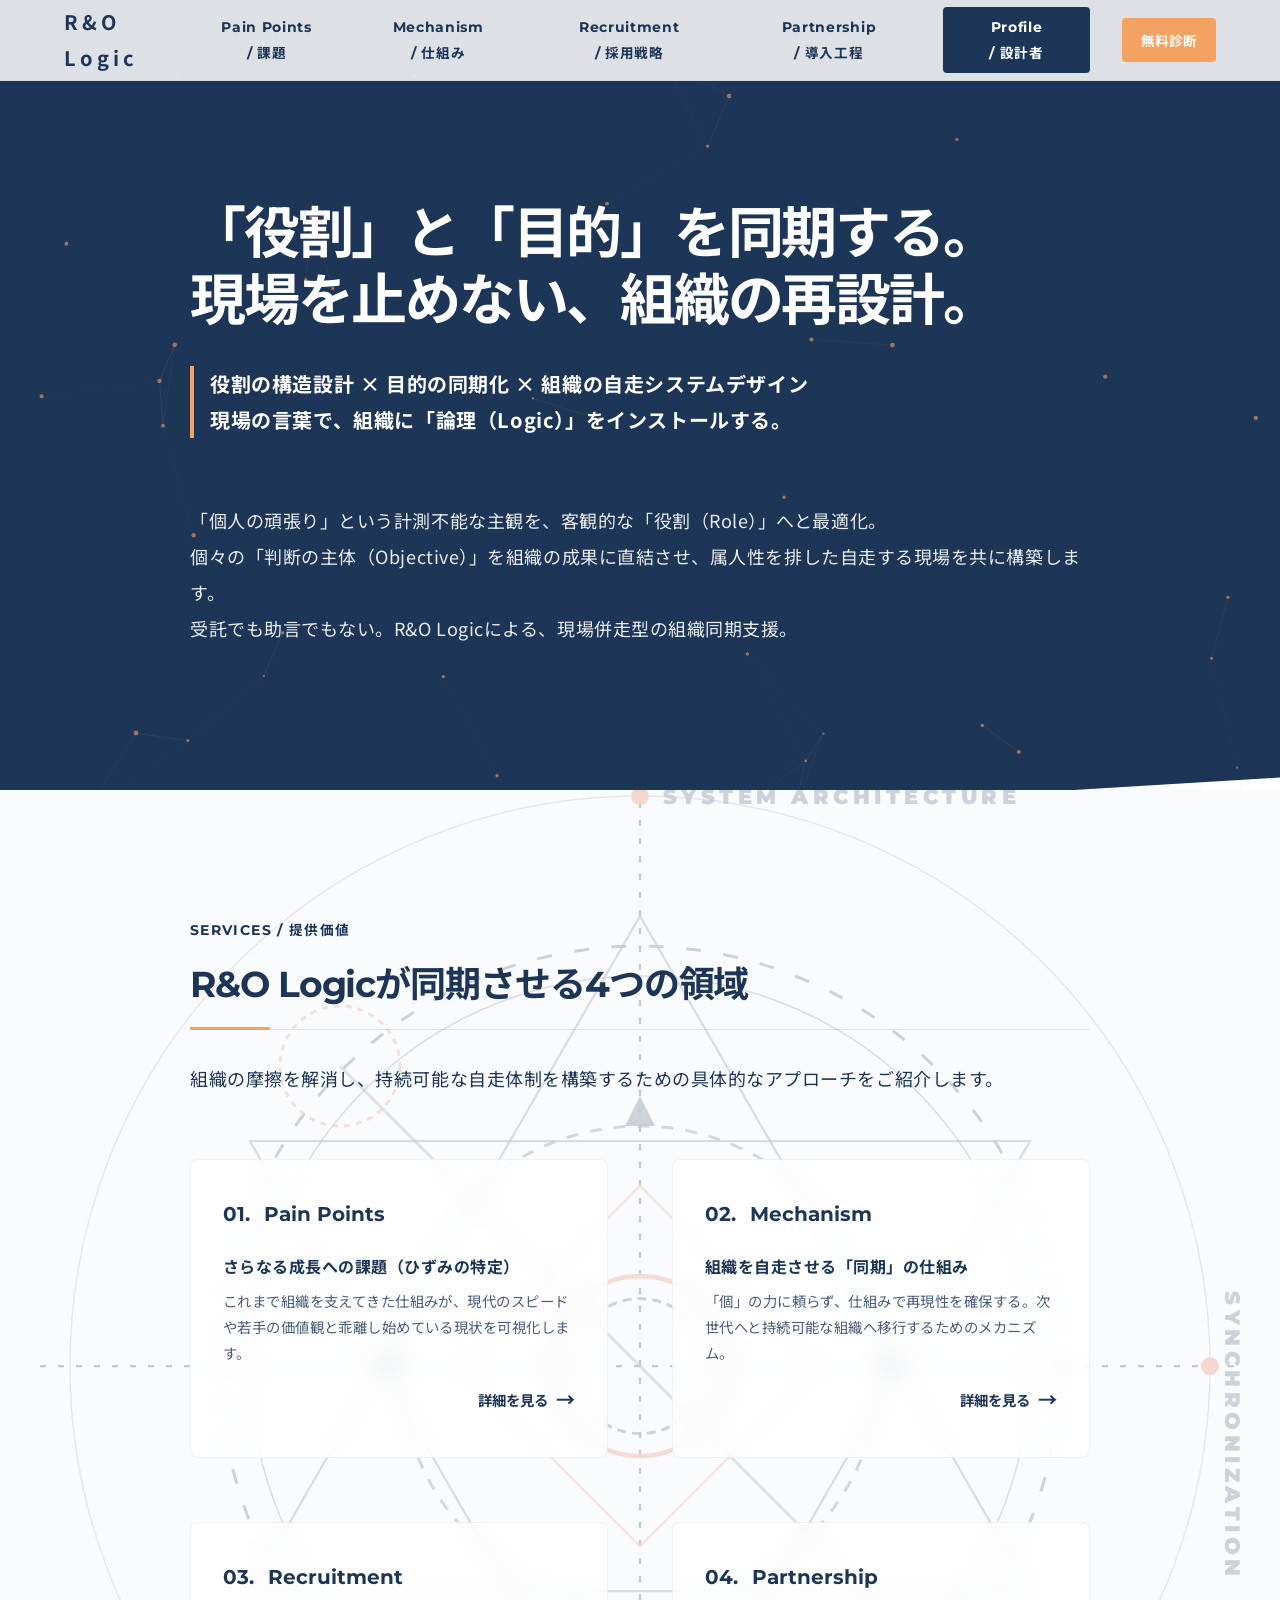
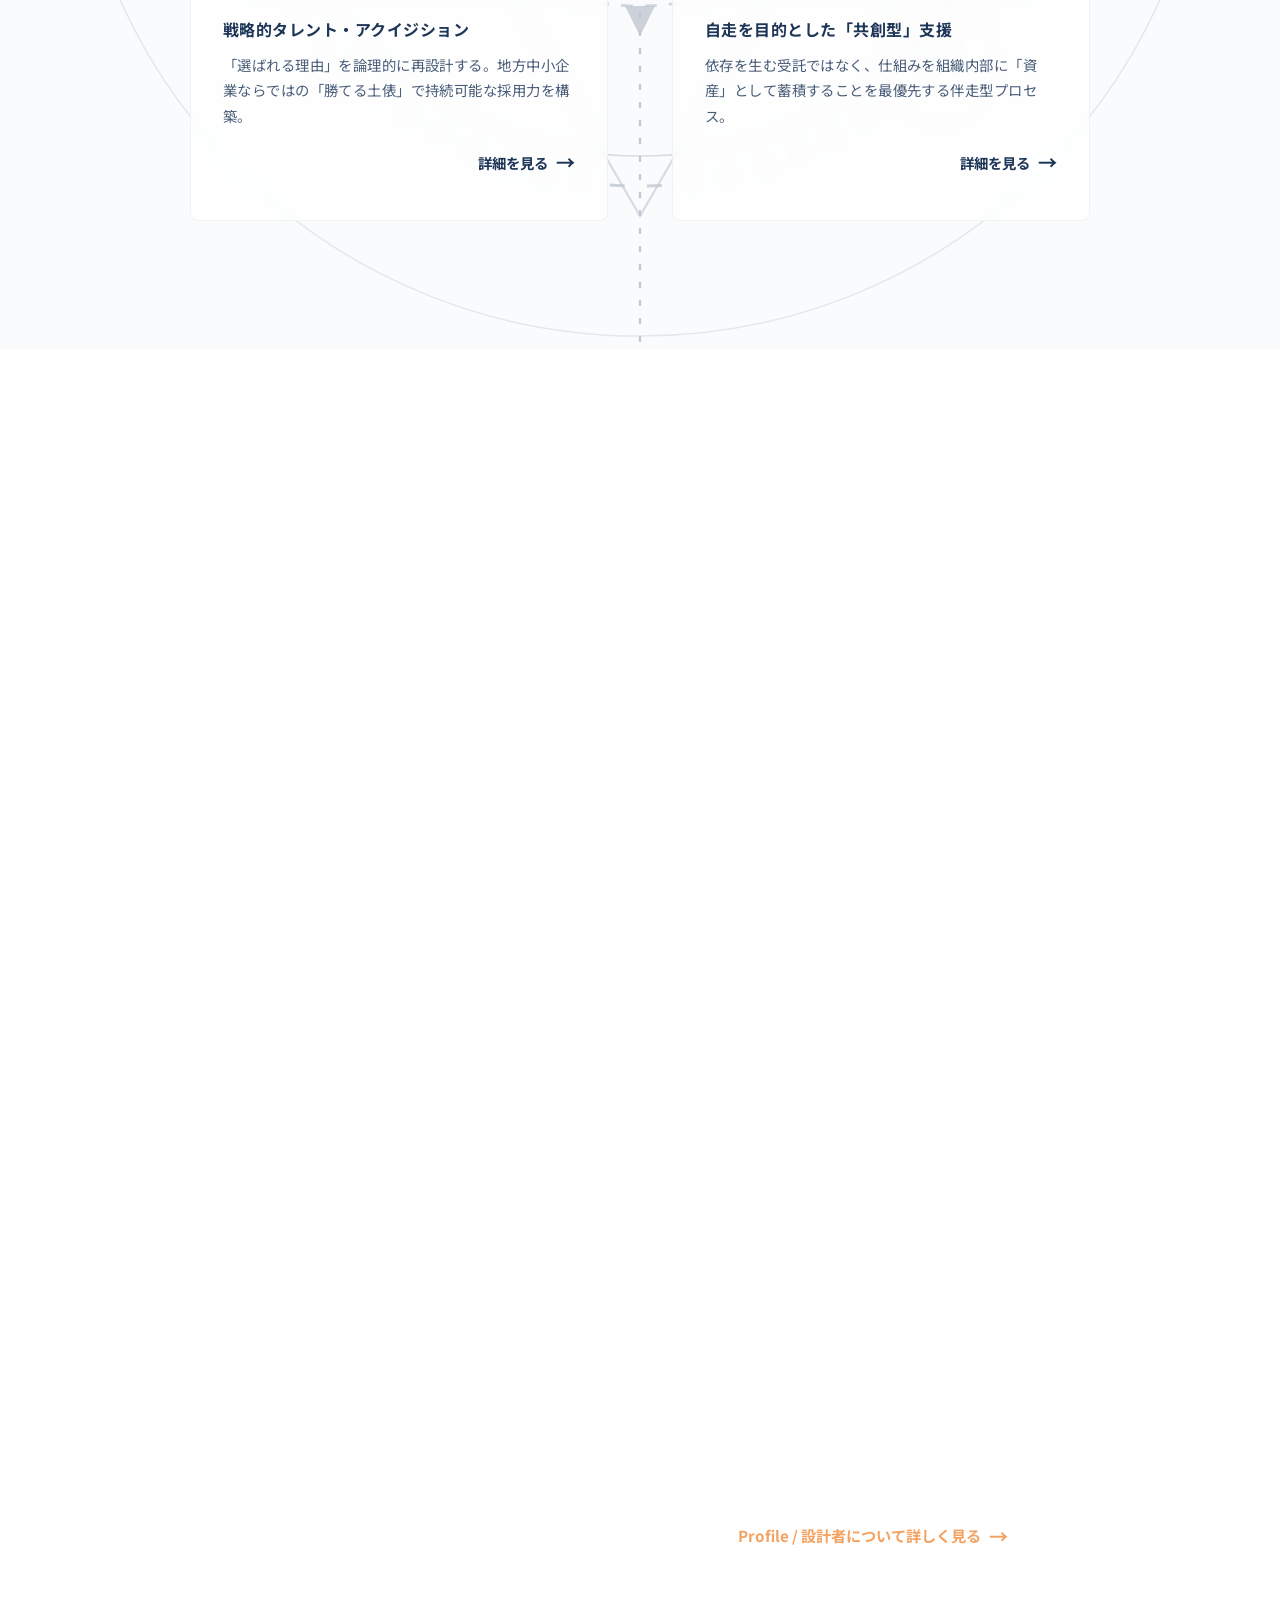
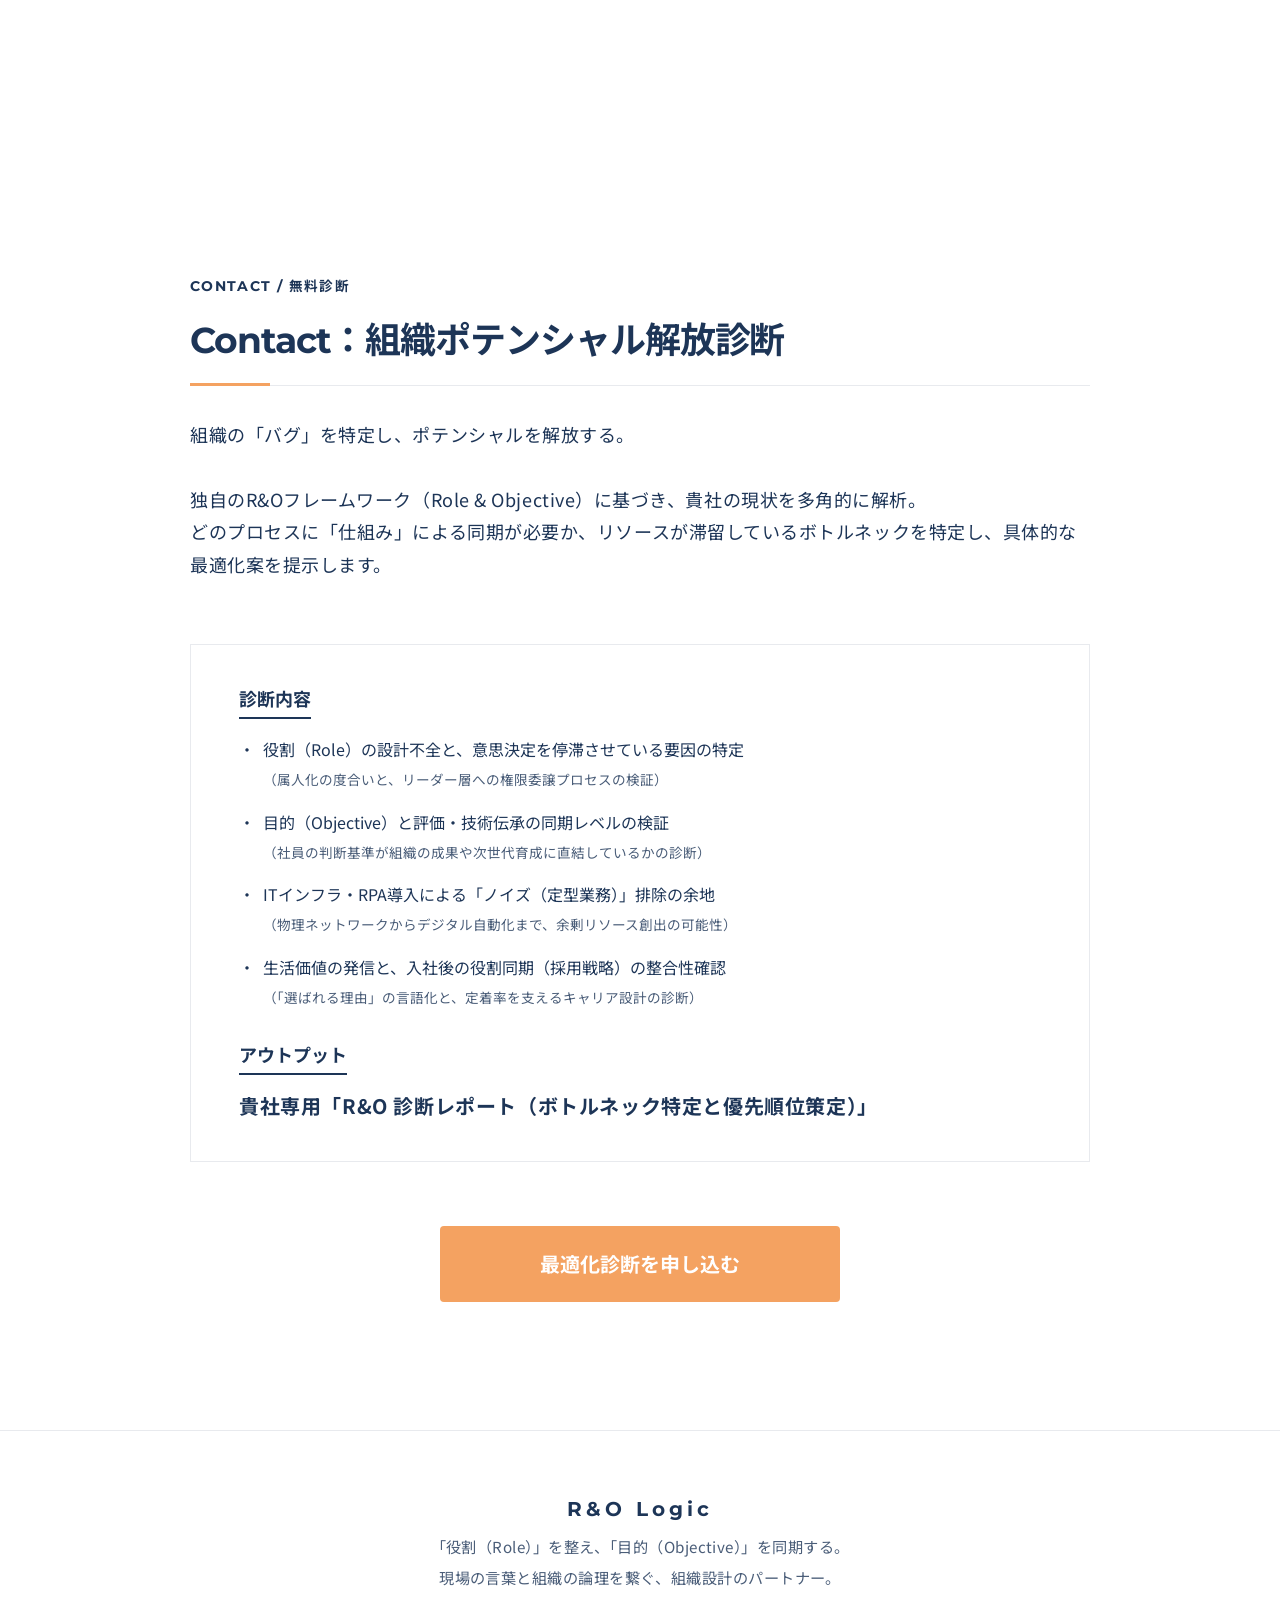
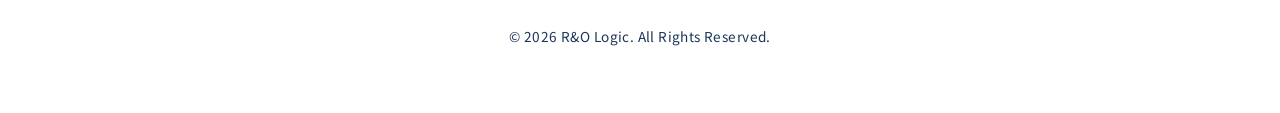
==== commit a2a1cb13: "Add files via upload" ====
--- a/index.html
+++ b/index.html
@@ -84,8 +84,51 @@
 
 
         <!-- Services Overview Grid (Subpages Links) -->
-        <section class="section-spacing bg-light">
-            <div class="container fade-up">
+        <section class="section-spacing" style="position: relative; overflow: hidden; background-color: #fafbfc;">
+            <!-- Da Vinci Blueprint Background Matrix -->
+            <div style="position: absolute; top: 50%; left: 50%; width: 100%; min-width: 800px; max-width: 1200px; height: auto; transform: translate(-50%, -50%); pointer-events: none; opacity: 0.25; z-index: 0;">
+                <svg viewBox="0 0 800 800" width="100%" height="auto" xmlns="http://www.w3.org/2000/svg">
+                    <!-- Background Crosshairs & Golden Ratio Lines -->
+                    <line x1="400" y1="0" x2="400" y2="800" stroke="#1D3557" stroke-width="1.5" stroke-dasharray="4 8"/>
+                    <line x1="0" y1="400" x2="800" y2="400" stroke="#1D3557" stroke-width="1.5" stroke-dasharray="4 8"/>
+                    <circle cx="400" cy="400" r="380" fill="none" stroke="#1D3557" stroke-width="1" opacity="0.4"/>
+                    
+                    <!-- Massive Central Object (Astrolabe / Orbit) -->
+                    <g style="transform-origin: 400px 400px; animation-duration: 120s;" class="anim-spin-slow">
+                        <circle cx="400" cy="400" r="280" fill="none" stroke="#1D3557" stroke-width="2" stroke-dasharray="10 15" opacity="0.8"/>
+                        <circle cx="400" cy="400" r="260" fill="none" stroke="#1D3557" stroke-width="1" opacity="0.6"/>
+                        <!-- Inner structural triangulation -->
+                        <polygon points="400,100 660,550 140,550" fill="none" stroke="#1D3557" stroke-width="1.5" opacity="0.6"/>
+                        <polygon points="400,700 660,250 140,250" fill="none" stroke="#1D3557" stroke-width="1.5" opacity="0.6"/>
+                        <!-- Orbital Path -->
+                        <circle cx="200" cy="200" r="40" fill="none" stroke="#E76F51" stroke-width="2" stroke-dasharray="4 4" opacity="0.8"/>
+                        <circle cx="600" cy="600" r="40" fill="none" stroke="#E76F51" stroke-width="2" stroke-dasharray="4 4" opacity="0.8"/>
+                        <!-- Radial Connectors -->
+                        <line x1="400" y1="400" x2="200" y2="200" stroke="#1D3557" stroke-width="2" opacity="0.5"/>
+                        <line x1="400" y1="400" x2="600" y2="600" stroke="#1D3557" stroke-width="2" opacity="0.5"/>
+                        <!-- Central Core Hub -->
+                        <circle cx="400" cy="400" r="60" fill="none" stroke="#E76F51" stroke-width="3" opacity="0.9"/>
+                        <circle cx="400" cy="400" r="45" fill="none" stroke="#1D3557" stroke-width="2" stroke-dasharray="6 4" opacity="0.8"/>
+                    </g>
+
+                    <!-- Counter-Rotating Inner Object -->
+                    <g style="transform-origin: 400px 400px; animation-duration: 180s;" class="anim-spin-reverse">
+                        <circle cx="400" cy="400" r="160" fill="none" stroke="#1D3557" stroke-width="2" stroke-dasharray="8 8" opacity="0.7"/>
+                        <!-- Gear teeth abstraction -->
+                        <path d="M 400 220 L 410 240 L 390 240 Z M 400 580 L 410 560 L 390 560 Z M 580 400 L 560 410 L 560 390 Z M 220 400 L 240 410 L 240 390 Z" fill="#1D3557" opacity="0.8"/>
+                        <rect x="315" y="315" width="170" height="170" fill="none" stroke="#E76F51" stroke-width="1.5" opacity="0.7" transform="rotate(45 400 400)"/>
+                    </g>
+                    
+                    <!-- Pulsing/Static Outer Measurement Nodes -->
+                    <circle cx="400" cy="20" r="6" fill="#E76F51" class="anim-blueprint-pulse"/>
+                    <text x="415" y="25" fill="#1D3557" font-size="14" font-family="var(--font-en)" opacity="0.8" letter-spacing="3px" font-weight="900">SYSTEM ARCHITECTURE</text>
+                    
+                    <circle cx="780" cy="400" r="6" fill="#E76F51" class="anim-blueprint-pulse"/>
+                    <text x="730" y="390" fill="#1D3557" font-size="14" font-family="var(--font-en)" opacity="0.8" letter-spacing="3px" font-weight="900" transform="rotate(90 780 400)">SYNCHRONIZATION</text>
+                </svg>
+            </div>
+
+            <div class="container fade-up" style="position: relative; z-index: 1;">
                 <div class="section-title">
                     <span class="section-label">Services / 提供価値</span>
                     <h2>R&amp;O Logicが同期させる4つの領域</h2>
--- a/css/style.css
+++ b/css/style.css
@@ -1021,3 +1021,54 @@
         display: none;
     }
 }
+
+/* --- Da Vinci Blueprint Mechanism Animation --- */
+@keyframes spinSlow {
+    0% { transform: rotate(0deg); }
+    100% { transform: rotate(360deg); }
+}
+@keyframes spinSlowReverse {
+    0% { transform: rotate(0deg); }
+    100% { transform: rotate(-360deg); }
+}
+@keyframes blueprintFlow {
+    0% { stroke-dashoffset: 100; }
+    100% { stroke-dashoffset: 0; }
+}
+@keyframes blueprintPulse {
+    0%, 100% {
+        r: 3;
+        opacity: 0.4;
+    }
+    50% {
+        r: 5;
+        opacity: 1;
+        fill: #E76F51;
+    }
+}
+.anim-spin-slow {
+    animation: spinSlow 35s linear infinite;
+}
+.anim-spin-reverse {
+    animation: spinSlowReverse 45s linear infinite;
+}
+.anim-spin-fast {
+    animation: spinSlow 20s linear infinite;
+}
+.anim-blueprint-flow {
+    animation: blueprintFlow 5s linear infinite;
+}
+.anim-blueprint-pulse {
+    animation: blueprintPulse 3s ease-in-out infinite;
+}
+.mechanism-anim {
+    margin: 3rem 0;
+    display: flex;
+    justify-content: center;
+    border-radius: 8px;
+    background: transparent;
+    padding: 1rem;
+}
+.mechanism-anim svg {
+    max-width: 600px;
+}
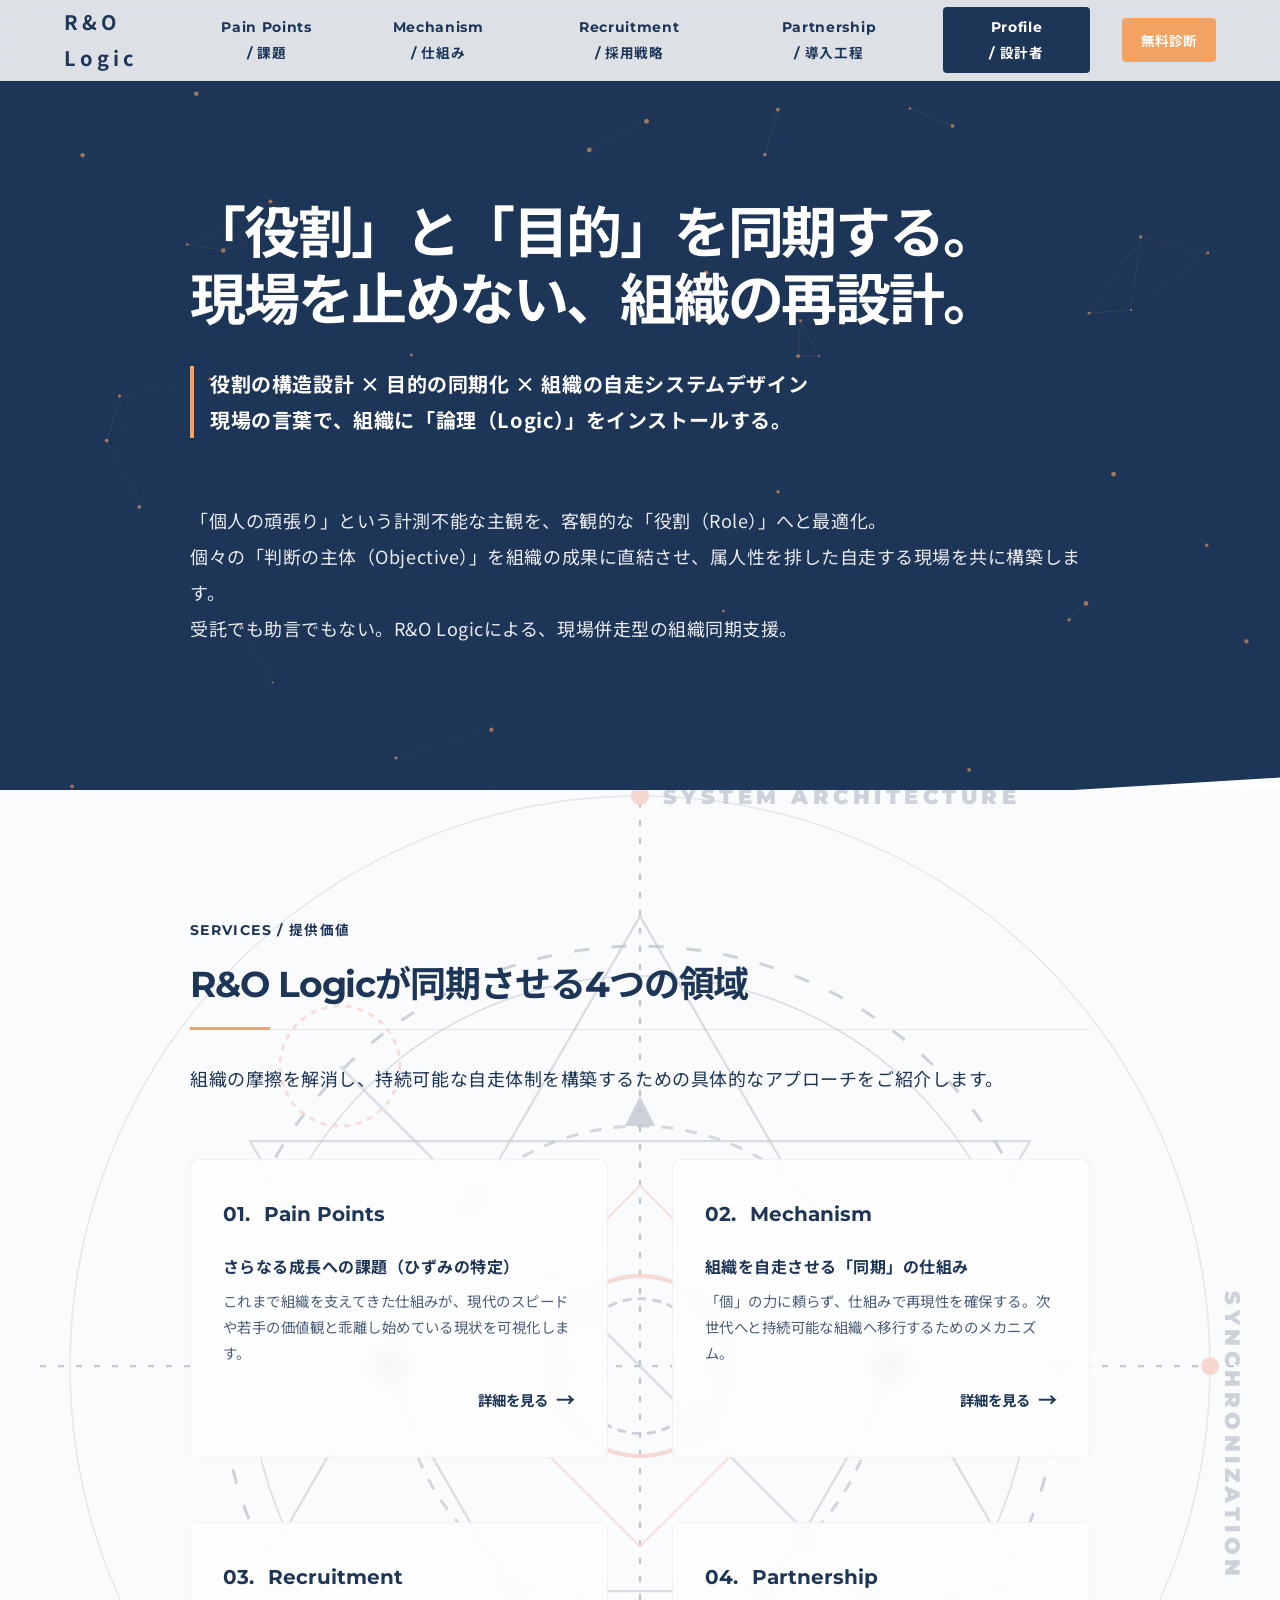
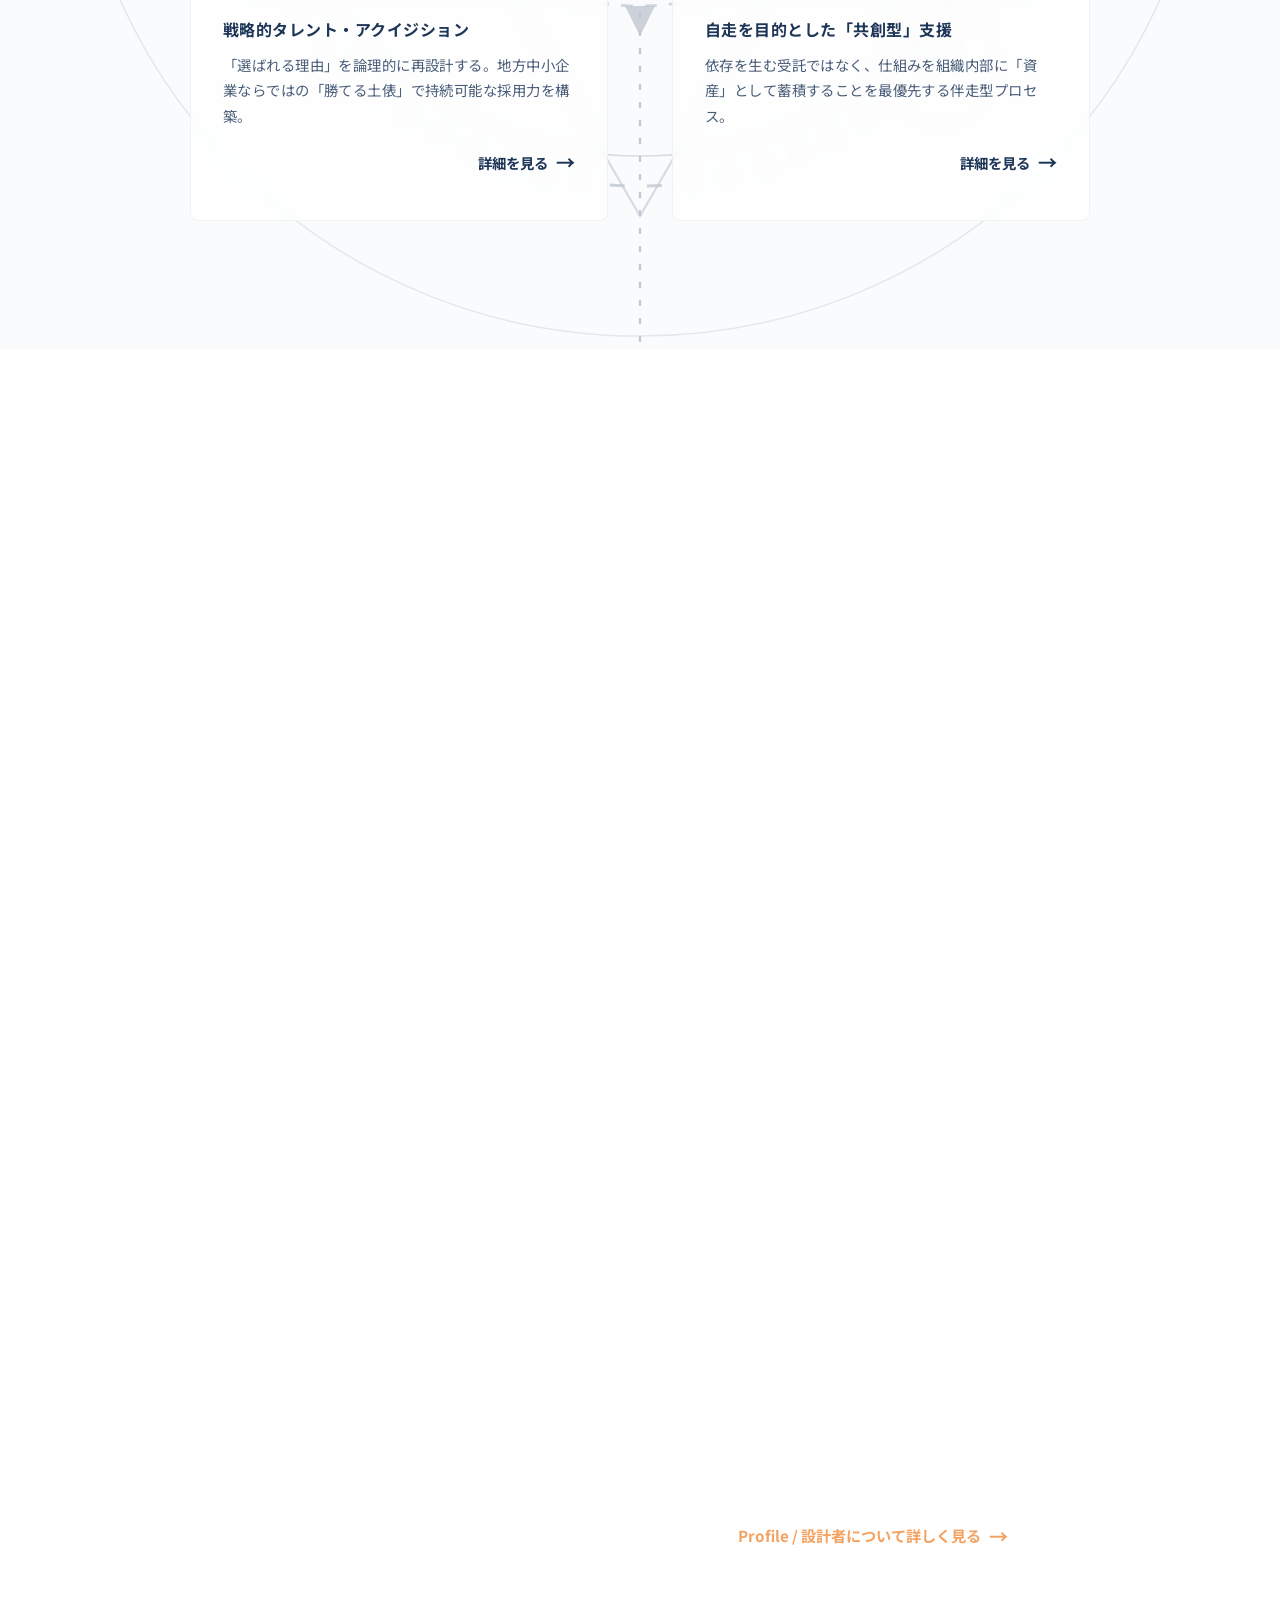
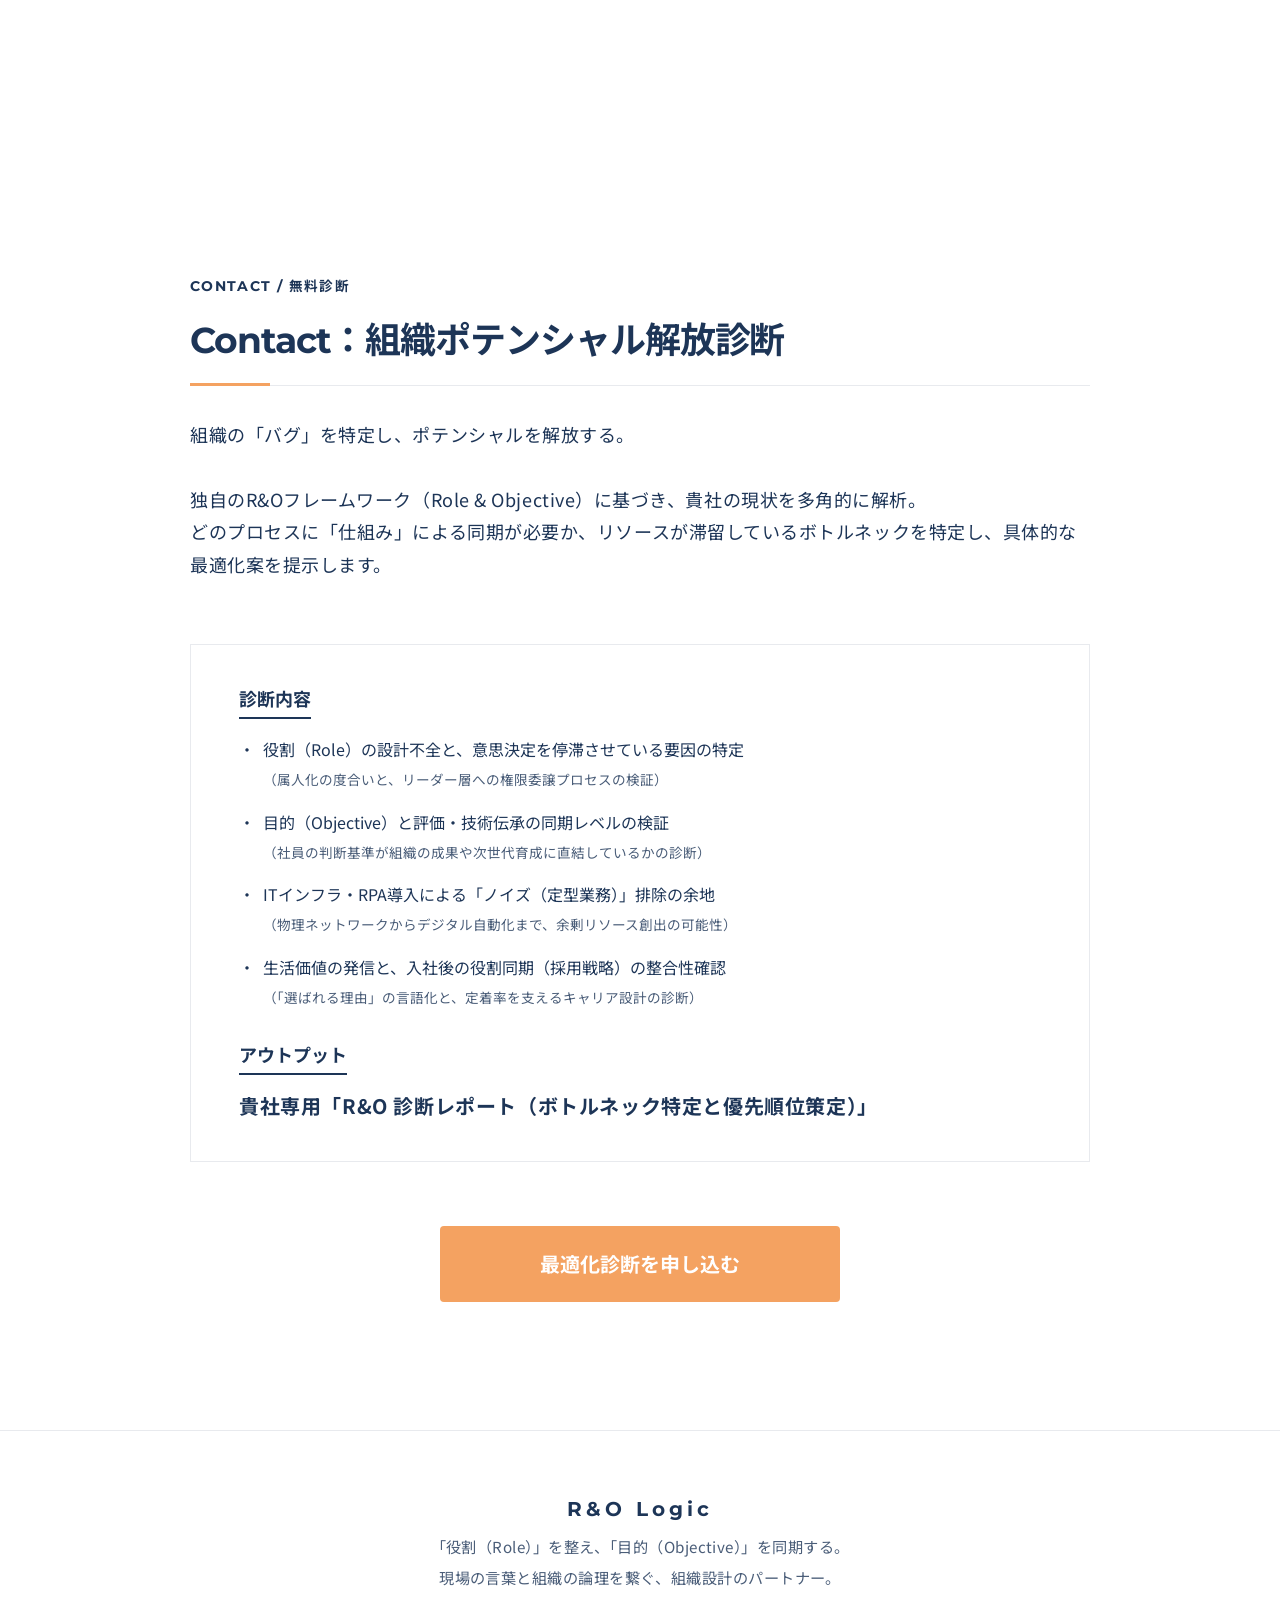
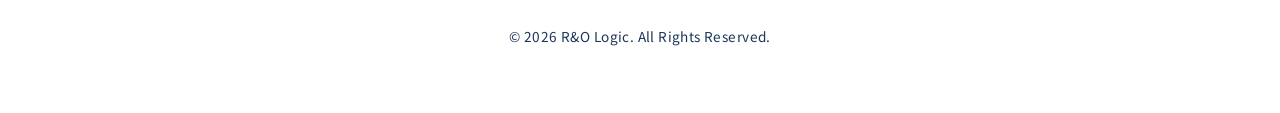
==== commit 1e69f370: "Auto-Deploy: 2026-04-08 23:14:53" ====
--- a/index.html
+++ b/index.html
@@ -6,13 +6,13 @@
     <meta name="viewport" content="width=device-width, initial-scale=1.0">
     <title>R&amp;O Logic | 現場を止めない組織同期化</title>
     <meta name="description"
-        content="設計開発エンジニアリングと人事・DX基盤構築の経験から生み出された、組織の「役割（Role）」と「目的（Objective）」を同期させる実務伴走型コンサルティング。">
+        content="「個人の頑張り」を客観的な「役割」へと最適化。属人性を排した自走する現場を共に構築します。">
     <!-- OGP and Twitter Cards -->
     <meta property="og:title" content="R&amp;O Logic | 現場を止めない組織同期化">
     <meta property="og:description" content="「個人の頑張り」を客観的な「役割」へと最適化。属人性を排した自走する現場を共に構築します。">
     <meta property="og:type" content="website">
-    <meta property="og:url" content="https://r-and-o-logic.com">
-    <meta property="og:image" content="img/og-image.png">
+    <meta property="og:url" content="https://ein0327.github.io/RO-Logic/">
+    <meta property="og:image" content="https://ein0327.github.io/RO-Logic/img/og-image.png">
     <meta name="twitter:card" content="summary_large_image">
     <!-- Favicon -->
     <link rel="icon" type="image/svg+xml" href="img/favicon.svg">
--- a/css/style.css
+++ b/css/style.css
@@ -546,42 +546,7 @@
   margin-bottom: var(--spacing-mb-sm);
 }
 
-/* Background Image Assignments with Parallax & Bleed Gradients */
-.pain-points {
-  background-image: 
-    linear-gradient(rgba(248, 249, 250, 0.88), rgba(248, 249, 250, 0.96)),
-    url('../img/bg-pain.png');
-  background-size: cover;
-  background-position: center;
-  background-attachment: fixed;
-}
-
-.system {
-  background-image: 
-    linear-gradient(rgba(255, 255, 255, 0.88), rgba(255, 255, 255, 0.96)),
-    url('../img/bg-mechanism.png');
-  background-size: cover;
-  background-position: center;
-  background-attachment: fixed;
-}
-
-.recruit {
-  background-image: 
-    linear-gradient(rgba(248, 249, 250, 0.88), rgba(248, 249, 250, 0.96)),
-    url('../img/bg-recruit.png');
-  background-size: cover;
-  background-position: center;
-  background-attachment: fixed;
-}
-
-.process {
-  background-image: 
-    linear-gradient(rgba(255, 255, 255, 0.88), rgba(255, 255, 255, 0.96)),
-    url('../img/bg-partnership.png');
-  background-size: cover;
-  background-position: center;
-  background-attachment: fixed;
-}
+/* Removed image backgrounds to showcase SVG animations cleanly */
 
 .message {
   background-image: 
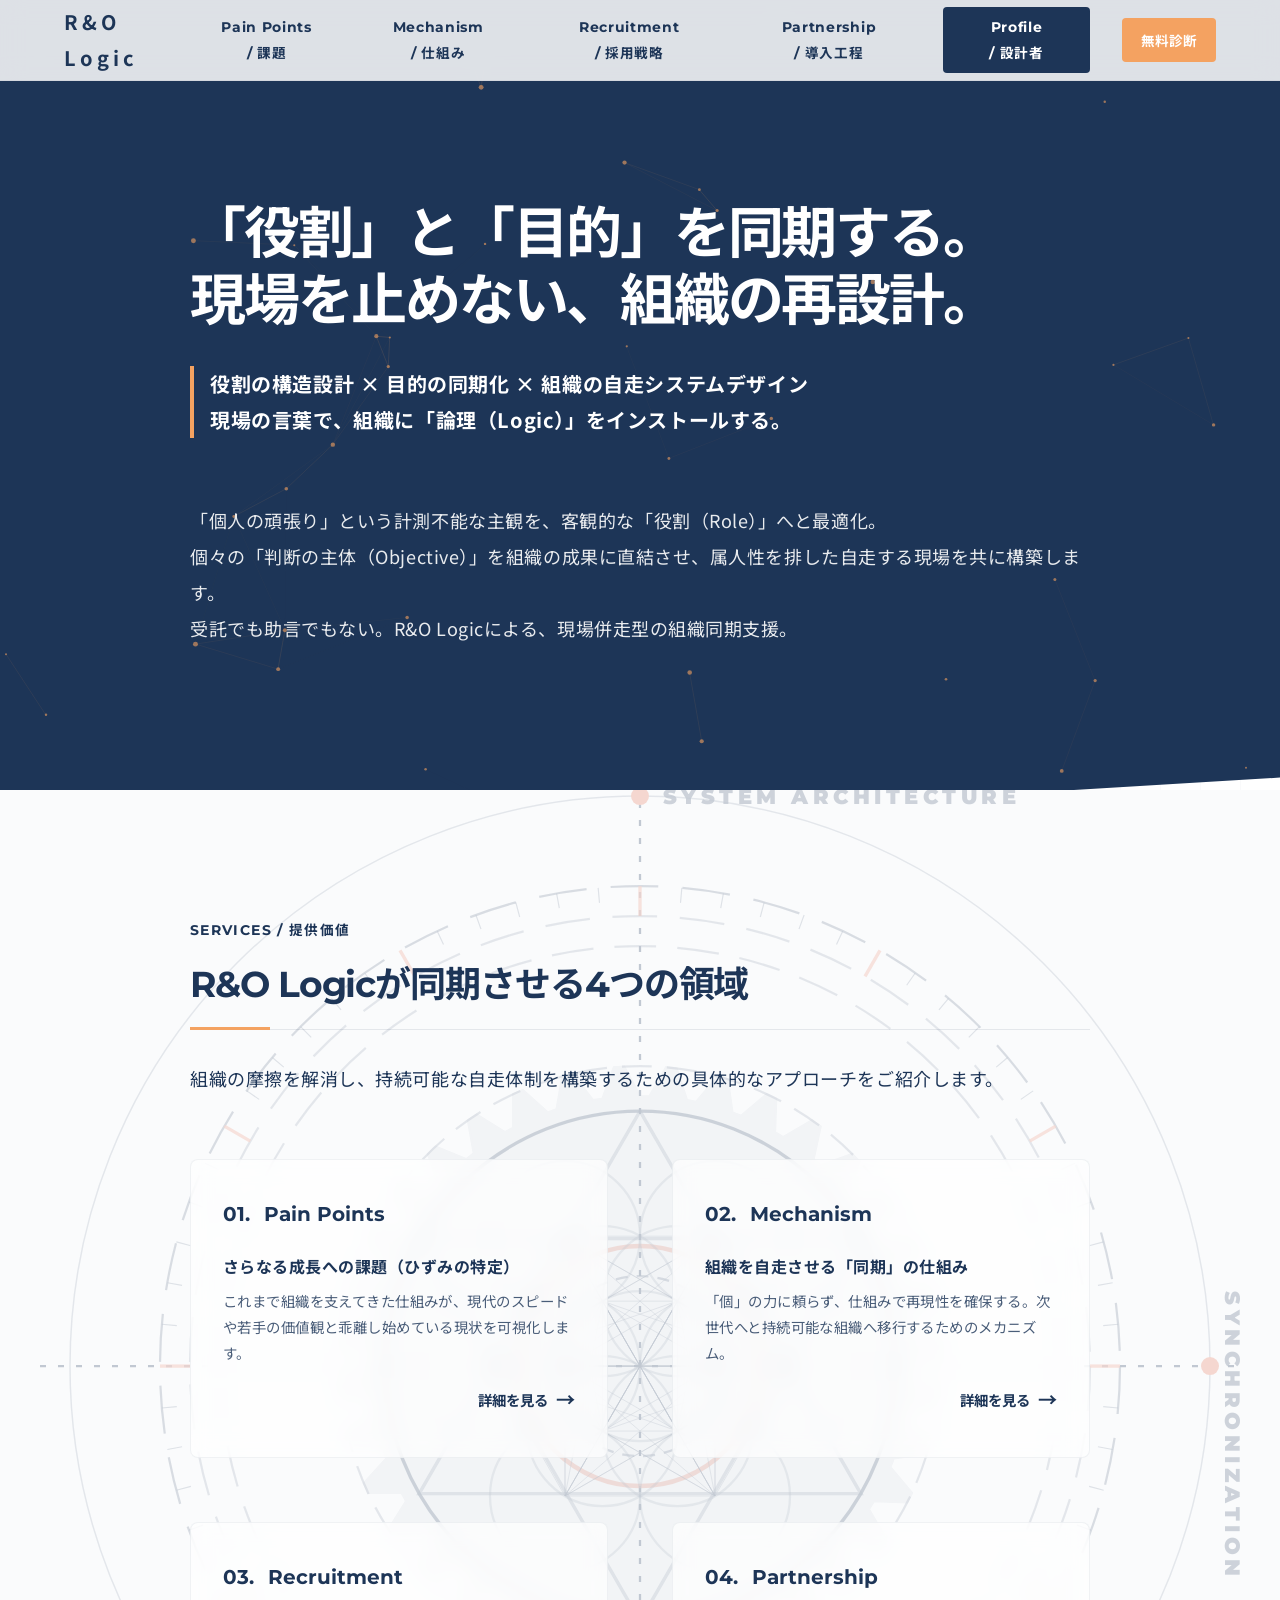
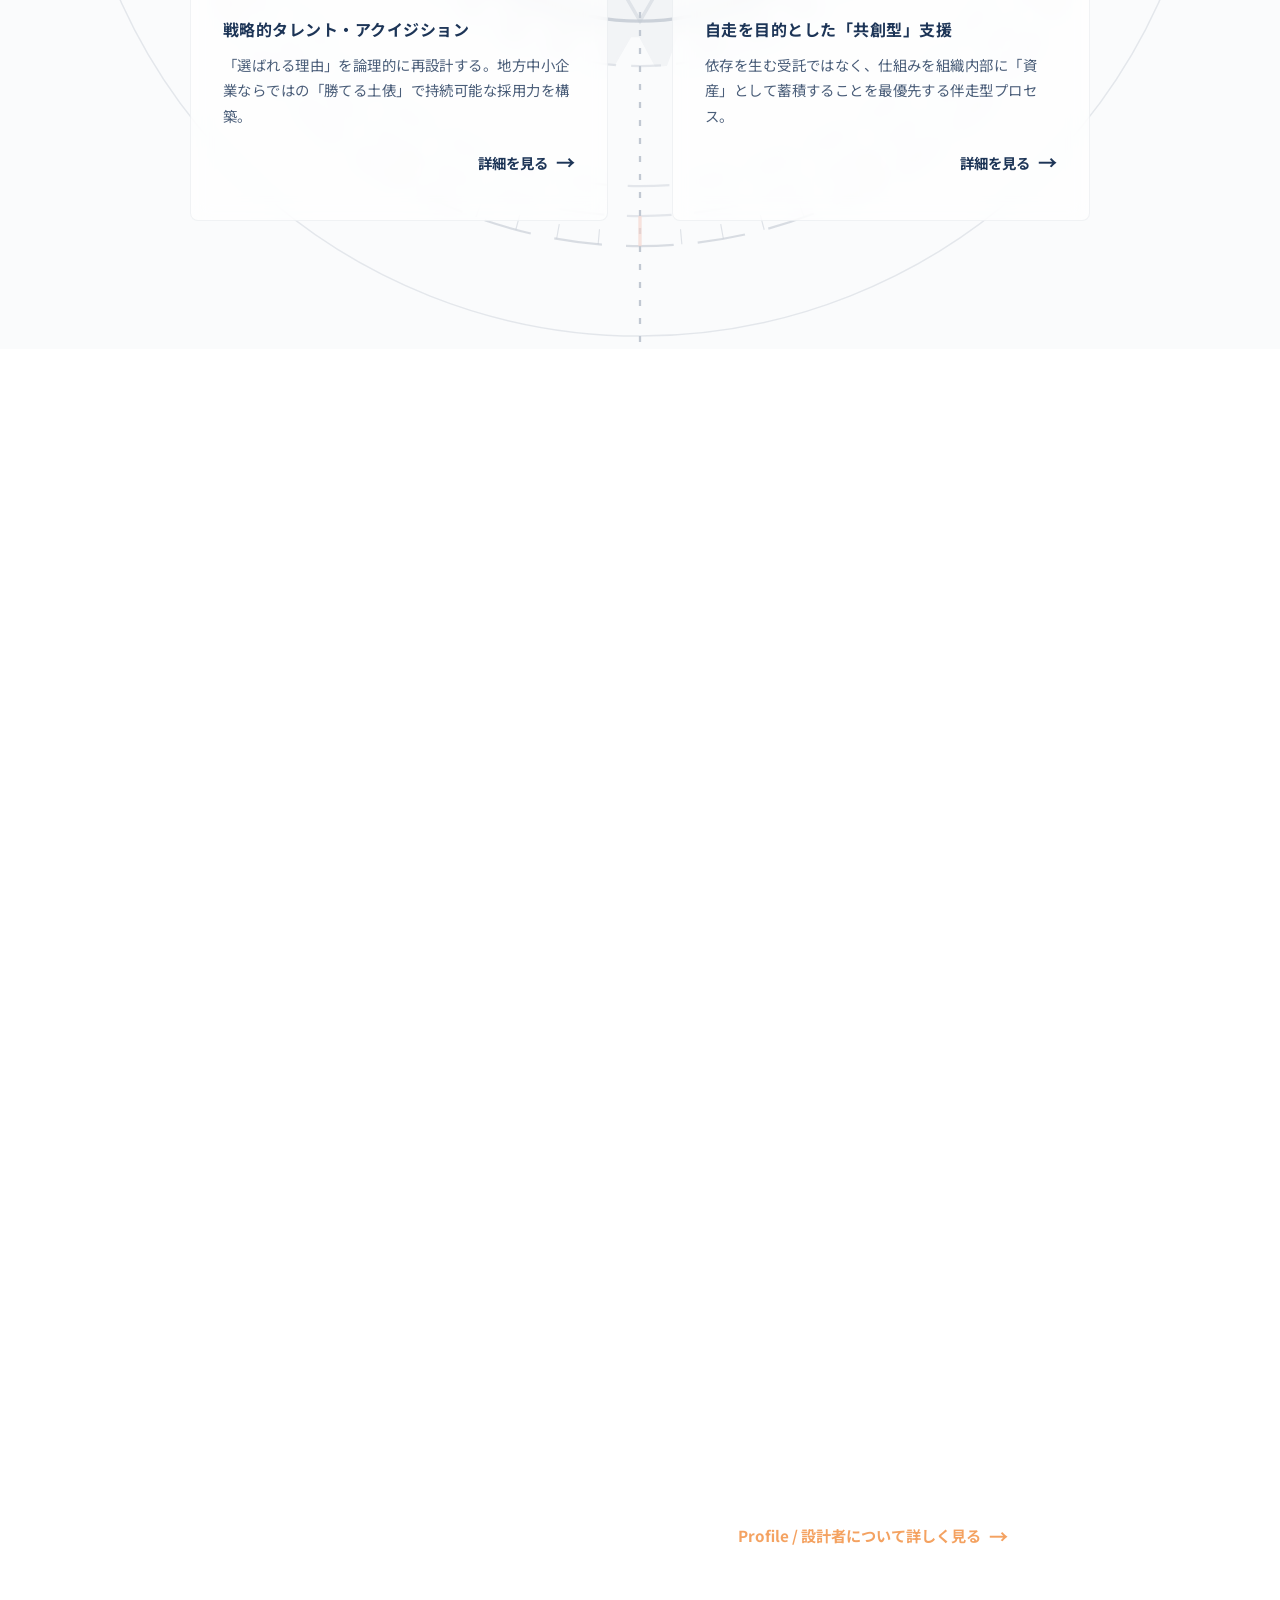
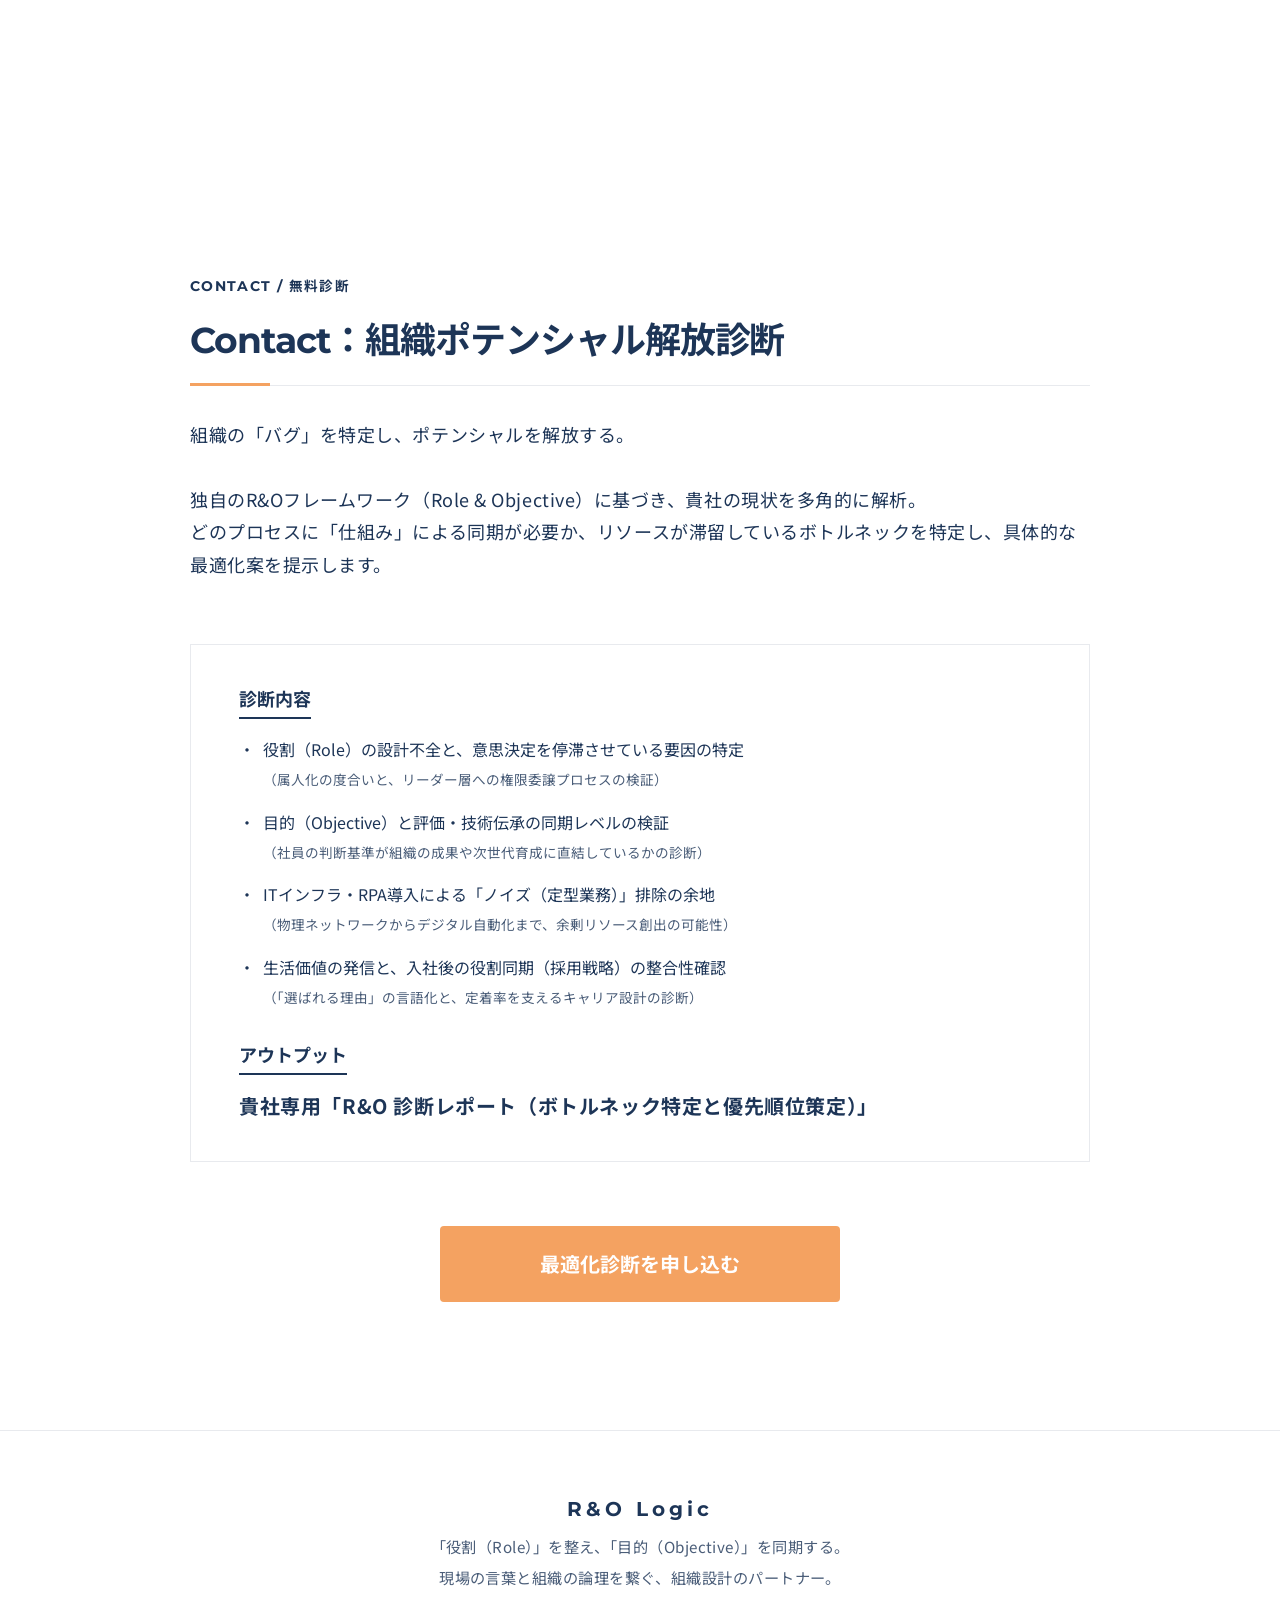
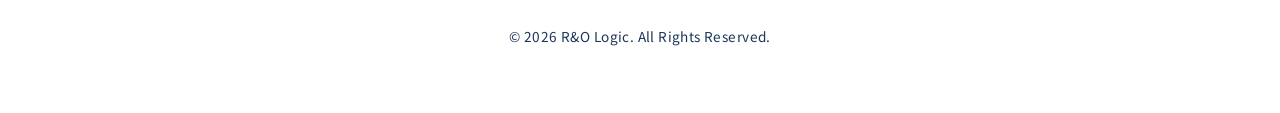
==== commit e21046b6: "Auto-Deploy: 2026-04-09 00:04:01" ====
--- a/index.html
+++ b/index.html
@@ -95,28 +95,186 @@
                     
                     <!-- Massive Central Object (Astrolabe / Orbit) -->
                     <g style="transform-origin: 400px 400px; animation-duration: 120s;" class="anim-spin-slow">
-                        <circle cx="400" cy="400" r="280" fill="none" stroke="#1D3557" stroke-width="2" stroke-dasharray="10 15" opacity="0.8"/>
-                        <circle cx="400" cy="400" r="260" fill="none" stroke="#1D3557" stroke-width="1" opacity="0.6"/>
-                        <!-- Inner structural triangulation -->
-                        <polygon points="400,100 660,550 140,550" fill="none" stroke="#1D3557" stroke-width="1.5" opacity="0.6"/>
-                        <polygon points="400,700 660,250 140,250" fill="none" stroke="#1D3557" stroke-width="1.5" opacity="0.6"/>
-                        <!-- Orbital Path -->
-                        <circle cx="200" cy="200" r="40" fill="none" stroke="#E76F51" stroke-width="2" stroke-dasharray="4 4" opacity="0.8"/>
-                        <circle cx="600" cy="600" r="40" fill="none" stroke="#E76F51" stroke-width="2" stroke-dasharray="4 4" opacity="0.8"/>
-                        <!-- Radial Connectors -->
-                        <line x1="400" y1="400" x2="200" y2="200" stroke="#1D3557" stroke-width="2" opacity="0.5"/>
-                        <line x1="400" y1="400" x2="600" y2="600" stroke="#1D3557" stroke-width="2" opacity="0.5"/>
-                        <!-- Central Core Hub -->
-                        <circle cx="400" cy="400" r="60" fill="none" stroke="#E76F51" stroke-width="3" opacity="0.9"/>
-                        <circle cx="400" cy="400" r="45" fill="none" stroke="#1D3557" stroke-width="2" stroke-dasharray="6 4" opacity="0.8"/>
+                        <!-- Giant Astrolabe Base -->
+                        <circle cx="400" cy="400" r="320" fill="none" stroke="#1D3557" stroke-width="1.5" stroke-dasharray="32.0 16.0" opacity="0.6"/>
+                        <circle cx="400" cy="400" r="300" fill="none" stroke="#1D3557" stroke-width="1.5" stroke-dasharray="30.0 15.0" opacity="0.4"/>
+                        <circle cx="400" cy="400" r="280" fill="none" stroke="#1D3557" stroke-width="1.5" stroke-dasharray="28.0 14.0" opacity="0.4"/>
+                        <circle cx="400" cy="400" r="200" fill="none" stroke="#1D3557" stroke-width="1.5" stroke-dasharray="20.0 10.0" opacity="0.4"/>
+                        <line x1="720.0" y1="400.0" x2="700.0" y2="400.0" stroke="#E76F51" stroke-width="2.25" opacity="0.7"/>
+                        <line x1="718.8" y1="427.9" x2="708.8" y2="427.0" stroke="#1D3557" stroke-width="0.75" opacity="0.5"/>
+                        <line x1="715.1" y1="455.6" x2="705.3" y2="453.8" stroke="#1D3557" stroke-width="0.75" opacity="0.5"/>
+                        <line x1="709.1" y1="482.8" x2="699.4" y2="480.2" stroke="#1D3557" stroke-width="0.75" opacity="0.5"/>
+                        <line x1="700.7" y1="509.4" x2="691.3" y2="506.0" stroke="#1D3557" stroke-width="0.75" opacity="0.5"/>
+                        <line x1="690.0" y1="535.2" x2="681.0" y2="531.0" stroke="#1D3557" stroke-width="0.75" opacity="0.5"/>
+                        <line x1="677.1" y1="560.0" x2="659.8" y2="550.0" stroke="#E76F51" stroke-width="2.25" opacity="0.7"/>
+                        <line x1="662.1" y1="583.5" x2="653.9" y2="577.8" stroke="#1D3557" stroke-width="0.75" opacity="0.5"/>
+                        <line x1="645.1" y1="605.7" x2="637.5" y2="599.3" stroke="#1D3557" stroke-width="0.75" opacity="0.5"/>
+                        <line x1="626.3" y1="626.3" x2="619.2" y2="619.2" stroke="#1D3557" stroke-width="0.75" opacity="0.5"/>
+                        <line x1="605.7" y1="645.1" x2="599.3" y2="637.5" stroke="#1D3557" stroke-width="0.75" opacity="0.5"/>
+                        <line x1="583.5" y1="662.1" x2="577.8" y2="653.9" stroke="#1D3557" stroke-width="0.75" opacity="0.5"/>
+                        <line x1="560.0" y1="677.1" x2="550.0" y2="659.8" stroke="#E76F51" stroke-width="2.25" opacity="0.7"/>
+                        <line x1="535.2" y1="690.0" x2="531.0" y2="681.0" stroke="#1D3557" stroke-width="0.75" opacity="0.5"/>
+                        <line x1="509.4" y1="700.7" x2="506.0" y2="691.3" stroke="#1D3557" stroke-width="0.75" opacity="0.5"/>
+                        <line x1="482.8" y1="709.1" x2="480.2" y2="699.4" stroke="#1D3557" stroke-width="0.75" opacity="0.5"/>
+                        <line x1="455.6" y1="715.1" x2="453.8" y2="705.3" stroke="#1D3557" stroke-width="0.75" opacity="0.5"/>
+                        <line x1="427.9" y1="718.8" x2="427.0" y2="708.8" stroke="#1D3557" stroke-width="0.75" opacity="0.5"/>
+                        <line x1="400.0" y1="720.0" x2="400.0" y2="700.0" stroke="#E76F51" stroke-width="2.25" opacity="0.7"/>
+                        <line x1="372.1" y1="718.8" x2="373.0" y2="708.8" stroke="#1D3557" stroke-width="0.75" opacity="0.5"/>
+                        <line x1="344.4" y1="715.1" x2="346.2" y2="705.3" stroke="#1D3557" stroke-width="0.75" opacity="0.5"/>
+                        <line x1="317.2" y1="709.1" x2="319.8" y2="699.4" stroke="#1D3557" stroke-width="0.75" opacity="0.5"/>
+                        <line x1="290.6" y1="700.7" x2="294.0" y2="691.3" stroke="#1D3557" stroke-width="0.75" opacity="0.5"/>
+                        <line x1="264.8" y1="690.0" x2="269.0" y2="681.0" stroke="#1D3557" stroke-width="0.75" opacity="0.5"/>
+                        <line x1="240.0" y1="677.1" x2="250.0" y2="659.8" stroke="#E76F51" stroke-width="2.25" opacity="0.7"/>
+                        <line x1="216.5" y1="662.1" x2="222.2" y2="653.9" stroke="#1D3557" stroke-width="0.75" opacity="0.5"/>
+                        <line x1="194.3" y1="645.1" x2="200.7" y2="637.5" stroke="#1D3557" stroke-width="0.75" opacity="0.5"/>
+                        <line x1="173.7" y1="626.3" x2="180.8" y2="619.2" stroke="#1D3557" stroke-width="0.75" opacity="0.5"/>
+                        <line x1="154.9" y1="605.7" x2="162.5" y2="599.3" stroke="#1D3557" stroke-width="0.75" opacity="0.5"/>
+                        <line x1="137.9" y1="583.5" x2="146.1" y2="577.8" stroke="#1D3557" stroke-width="0.75" opacity="0.5"/>
+                        <line x1="122.9" y1="560.0" x2="140.2" y2="550.0" stroke="#E76F51" stroke-width="2.25" opacity="0.7"/>
+                        <line x1="110.0" y1="535.2" x2="119.0" y2="531.0" stroke="#1D3557" stroke-width="0.75" opacity="0.5"/>
+                        <line x1="99.3" y1="509.4" x2="108.7" y2="506.0" stroke="#1D3557" stroke-width="0.75" opacity="0.5"/>
+                        <line x1="90.9" y1="482.8" x2="100.6" y2="480.2" stroke="#1D3557" stroke-width="0.75" opacity="0.5"/>
+                        <line x1="84.9" y1="455.6" x2="94.7" y2="453.8" stroke="#1D3557" stroke-width="0.75" opacity="0.5"/>
+                        <line x1="81.2" y1="427.9" x2="91.2" y2="427.0" stroke="#1D3557" stroke-width="0.75" opacity="0.5"/>
+                        <line x1="80.0" y1="400.0" x2="100.0" y2="400.0" stroke="#E76F51" stroke-width="2.25" opacity="0.7"/>
+                        <line x1="81.2" y1="372.1" x2="91.2" y2="373.0" stroke="#1D3557" stroke-width="0.75" opacity="0.5"/>
+                        <line x1="84.9" y1="344.4" x2="94.7" y2="346.2" stroke="#1D3557" stroke-width="0.75" opacity="0.5"/>
+                        <line x1="90.9" y1="317.2" x2="100.6" y2="319.8" stroke="#1D3557" stroke-width="0.75" opacity="0.5"/>
+                        <line x1="99.3" y1="290.6" x2="108.7" y2="294.0" stroke="#1D3557" stroke-width="0.75" opacity="0.5"/>
+                        <line x1="110.0" y1="264.8" x2="119.0" y2="269.0" stroke="#1D3557" stroke-width="0.75" opacity="0.5"/>
+                        <line x1="122.9" y1="240.0" x2="140.2" y2="250.0" stroke="#E76F51" stroke-width="2.25" opacity="0.7"/>
+                        <line x1="137.9" y1="216.5" x2="146.1" y2="222.2" stroke="#1D3557" stroke-width="0.75" opacity="0.5"/>
+                        <line x1="154.9" y1="194.3" x2="162.5" y2="200.7" stroke="#1D3557" stroke-width="0.75" opacity="0.5"/>
+                        <line x1="173.7" y1="173.7" x2="180.8" y2="180.8" stroke="#1D3557" stroke-width="0.75" opacity="0.5"/>
+                        <line x1="194.3" y1="154.9" x2="200.7" y2="162.5" stroke="#1D3557" stroke-width="0.75" opacity="0.5"/>
+                        <line x1="216.5" y1="137.9" x2="222.2" y2="146.1" stroke="#1D3557" stroke-width="0.75" opacity="0.5"/>
+                        <line x1="240.0" y1="122.9" x2="250.0" y2="140.2" stroke="#E76F51" stroke-width="2.25" opacity="0.7"/>
+                        <line x1="264.8" y1="110.0" x2="269.0" y2="119.0" stroke="#1D3557" stroke-width="0.75" opacity="0.5"/>
+                        <line x1="290.6" y1="99.3" x2="294.0" y2="108.7" stroke="#1D3557" stroke-width="0.75" opacity="0.5"/>
+                        <line x1="317.2" y1="90.9" x2="319.8" y2="100.6" stroke="#1D3557" stroke-width="0.75" opacity="0.5"/>
+                        <line x1="344.4" y1="84.9" x2="346.2" y2="94.7" stroke="#1D3557" stroke-width="0.75" opacity="0.5"/>
+                        <line x1="372.1" y1="81.2" x2="373.0" y2="91.2" stroke="#1D3557" stroke-width="0.75" opacity="0.5"/>
+                        <line x1="400.0" y1="80.0" x2="400.0" y2="100.0" stroke="#E76F51" stroke-width="2.25" opacity="0.7"/>
+                        <line x1="427.9" y1="81.2" x2="427.0" y2="91.2" stroke="#1D3557" stroke-width="0.75" opacity="0.5"/>
+                        <line x1="455.6" y1="84.9" x2="453.8" y2="94.7" stroke="#1D3557" stroke-width="0.75" opacity="0.5"/>
+                        <line x1="482.8" y1="90.9" x2="480.2" y2="100.6" stroke="#1D3557" stroke-width="0.75" opacity="0.5"/>
+                        <line x1="509.4" y1="99.3" x2="506.0" y2="108.7" stroke="#1D3557" stroke-width="0.75" opacity="0.5"/>
+                        <line x1="535.2" y1="110.0" x2="531.0" y2="119.0" stroke="#1D3557" stroke-width="0.75" opacity="0.5"/>
+                        <line x1="560.0" y1="122.9" x2="550.0" y2="140.2" stroke="#E76F51" stroke-width="2.25" opacity="0.7"/>
+                        <line x1="583.5" y1="137.9" x2="577.8" y2="146.1" stroke="#1D3557" stroke-width="0.75" opacity="0.5"/>
+                        <line x1="605.7" y1="154.9" x2="599.3" y2="162.5" stroke="#1D3557" stroke-width="0.75" opacity="0.5"/>
+                        <line x1="626.3" y1="173.7" x2="619.2" y2="180.8" stroke="#1D3557" stroke-width="0.75" opacity="0.5"/>
+                        <line x1="645.1" y1="194.3" x2="637.5" y2="200.7" stroke="#1D3557" stroke-width="0.75" opacity="0.5"/>
+                        <line x1="662.1" y1="216.5" x2="653.9" y2="222.2" stroke="#1D3557" stroke-width="0.75" opacity="0.5"/>
+                        <line x1="677.1" y1="240.0" x2="659.8" y2="250.0" stroke="#E76F51" stroke-width="2.25" opacity="0.7"/>
+                        <line x1="690.0" y1="264.8" x2="681.0" y2="269.0" stroke="#1D3557" stroke-width="0.75" opacity="0.5"/>
+                        <line x1="700.7" y1="290.6" x2="691.3" y2="294.0" stroke="#1D3557" stroke-width="0.75" opacity="0.5"/>
+                        <line x1="709.1" y1="317.2" x2="699.4" y2="319.8" stroke="#1D3557" stroke-width="0.75" opacity="0.5"/>
+                        <line x1="715.1" y1="344.4" x2="705.3" y2="346.2" stroke="#1D3557" stroke-width="0.75" opacity="0.5"/>
+                        <line x1="718.8" y1="372.1" x2="708.8" y2="373.0" stroke="#1D3557" stroke-width="0.75" opacity="0.5"/>
+                        <circle cx="400" cy="400" r="80" fill="none" stroke="#E76F51" stroke-width="3.0" opacity="0.8"/>
+                        <circle cx="400" cy="400" r="60" fill="none" stroke="#1D3557" stroke-width="1.5" stroke-dasharray="8 6" opacity="0.6"/>
                     </g>
 
                     <!-- Counter-Rotating Inner Object -->
                     <g style="transform-origin: 400px 400px; animation-duration: 180s;" class="anim-spin-reverse">
-                        <circle cx="400" cy="400" r="160" fill="none" stroke="#1D3557" stroke-width="2" stroke-dasharray="8 8" opacity="0.7"/>
-                        <!-- Gear teeth abstraction -->
-                        <path d="M 400 220 L 410 240 L 390 240 Z M 400 580 L 410 560 L 390 560 Z M 580 400 L 560 410 L 560 390 Z M 220 400 L 240 410 L 240 390 Z" fill="#1D3557" opacity="0.8"/>
-                        <rect x="315" y="315" width="170" height="170" fill="none" stroke="#E76F51" stroke-width="1.5" opacity="0.7" transform="rotate(45 400 400)"/>
+                        <path d="M 580.0 400.0 L 579.9 406.3 L 599.2 417.4 L 598.5 424.4 L 577.3 431.3 L 576.1 437.4 L 593.2 451.8 L 591.3 458.5 L 569.1 461.6 L 566.9 467.4 L 581.3 484.5 L 578.2 490.8 L 555.9 490.0 L 552.6 495.4 L 563.8 514.7 L 559.7 520.4 L 537.9 515.7 L 533.8 520.4 L 541.4 541.4 L 536.4 546.3 L 515.7 537.9 L 510.8 541.8 L 514.7 563.8 L 508.9 567.7 L 490.0 555.9 L 484.5 558.9 L 484.5 581.3 L 478.1 584.1 L 461.6 569.1 L 455.6 571.2 L 451.8 593.2 L 445.0 594.9 L 431.3 577.3 L 425.1 578.2 L 417.4 599.2 L 410.5 599.7 L 400.0 580.0 L 393.7 579.9 L 382.6 599.2 L 375.6 598.5 L 368.7 577.3 L 362.6 576.1 L 348.2 593.2 L 341.5 591.3 L 338.4 569.1 L 332.6 566.9 L 315.5 581.3 L 309.2 578.2 L 310.0 555.9 L 304.6 552.6 L 285.3 563.8 L 279.6 559.7 L 284.3 537.9 L 279.6 533.8 L 258.6 541.4 L 253.7 536.4 L 262.1 515.7 L 258.2 510.8 L 236.2 514.7 L 232.3 508.9 L 244.1 490.0 L 241.1 484.5 L 218.7 484.5 L 215.9 478.1 L 230.9 461.6 L 228.8 455.6 L 206.8 451.8 L 205.1 445.0 L 222.7 431.3 L 221.8 425.1 L 200.8 417.4 L 200.3 410.5 L 220.0 400.0 L 220.1 393.7 L 200.8 382.6 L 201.5 375.6 L 222.7 368.7 L 223.9 362.6 L 206.8 348.2 L 208.7 341.5 L 230.9 338.4 L 233.1 332.6 L 218.7 315.5 L 221.8 309.2 L 244.1 310.0 L 247.4 304.6 L 236.2 285.3 L 240.3 279.6 L 262.1 284.3 L 266.2 279.6 L 258.6 258.6 L 263.6 253.7 L 284.3 262.1 L 289.2 258.2 L 285.3 236.2 L 291.1 232.3 L 310.0 244.1 L 315.5 241.1 L 315.5 218.7 L 321.9 215.9 L 338.4 230.9 L 344.4 228.8 L 348.2 206.8 L 355.0 205.1 L 368.7 222.7 L 374.9 221.8 L 382.6 200.8 L 389.5 200.3 L 400.0 220.0 L 406.3 220.1 L 417.4 200.8 L 424.4 201.5 L 431.3 222.7 L 437.4 223.9 L 451.8 206.8 L 458.5 208.7 L 461.6 230.9 L 467.4 233.1 L 484.5 218.7 L 490.8 221.8 L 490.0 244.1 L 495.4 247.4 L 514.7 236.2 L 520.4 240.3 L 515.7 262.1 L 520.4 266.2 L 541.4 258.6 L 546.3 263.6 L 537.9 284.3 L 541.8 289.2 L 563.8 285.3 L 567.7 291.1 L 555.9 310.0 L 558.9 315.5 L 581.3 315.5 L 584.1 321.9 L 569.1 338.4 L 571.2 344.4 L 593.2 348.2 L 594.9 355.0 L 577.3 368.7 L 578.2 374.9 L 599.2 382.6 L 599.7 389.5 Z" fill="#1D3557" opacity="0.15" stroke="#1D3557" stroke-width="1.5"/>
+                        <circle cx="400" cy="400" r="170" fill="none" stroke="#1D3557" stroke-width="2.25" opacity="0.8"/>
+                        <polygon points="400,230 547.22,485.0 252.78,485.0" fill="none" stroke="#1D3557" stroke-width="2.25" opacity="0.4"/>
+                        <polygon points="400,570 547.22,315.0 252.78,315.0" fill="none" stroke="#1D3557" stroke-width="2.25" opacity="0.4"/>
+
+                        <!-- Metatron Web Overlay -->
+                        <circle cx="400.0" cy="400.0" r="50.0" fill="none" stroke="#1D3557" stroke-width="1.5" opacity="0.3"/>
+                        <circle cx="450.0" cy="400.0" r="50.0" fill="none" stroke="#1D3557" stroke-width="1.5" opacity="0.3"/>
+                        <circle cx="425.0" cy="443.3" r="50.0" fill="none" stroke="#1D3557" stroke-width="1.5" opacity="0.3"/>
+                        <circle cx="375.0" cy="443.3" r="50.0" fill="none" stroke="#1D3557" stroke-width="1.5" opacity="0.3"/>
+                        <circle cx="350.0" cy="400.0" r="50.0" fill="none" stroke="#1D3557" stroke-width="1.5" opacity="0.3"/>
+                        <circle cx="375.0" cy="356.7" r="50.0" fill="none" stroke="#1D3557" stroke-width="1.5" opacity="0.3"/>
+                        <circle cx="425.0" cy="356.7" r="50.0" fill="none" stroke="#1D3557" stroke-width="1.5" opacity="0.3"/>
+                        <circle cx="500.0" cy="400.0" r="50.0" fill="none" stroke="#1D3557" stroke-width="1.5" opacity="0.3"/>
+                        <circle cx="450.0" cy="486.6" r="50.0" fill="none" stroke="#1D3557" stroke-width="1.5" opacity="0.3"/>
+                        <circle cx="350.0" cy="486.6" r="50.0" fill="none" stroke="#1D3557" stroke-width="1.5" opacity="0.3"/>
+                        <circle cx="300.0" cy="400.0" r="50.0" fill="none" stroke="#1D3557" stroke-width="1.5" opacity="0.3"/>
+                        <circle cx="350.0" cy="313.4" r="50.0" fill="none" stroke="#1D3557" stroke-width="1.5" opacity="0.3"/>
+                        <circle cx="450.0" cy="313.4" r="50.0" fill="none" stroke="#1D3557" stroke-width="1.5" opacity="0.3"/>
+                        <line x1="400.0" y1="400.0" x2="450.0" y2="400.0" stroke="#1D3557" stroke-width="0.6000000000000001" opacity="0.4"/>
+                        <line x1="400.0" y1="400.0" x2="425.0" y2="443.3" stroke="#1D3557" stroke-width="0.6000000000000001" opacity="0.4"/>
+                        <line x1="400.0" y1="400.0" x2="375.0" y2="443.3" stroke="#1D3557" stroke-width="0.6000000000000001" opacity="0.4"/>
+                        <line x1="400.0" y1="400.0" x2="350.0" y2="400.0" stroke="#1D3557" stroke-width="0.6000000000000001" opacity="0.4"/>
+                        <line x1="400.0" y1="400.0" x2="375.0" y2="356.7" stroke="#1D3557" stroke-width="0.6000000000000001" opacity="0.4"/>
+                        <line x1="400.0" y1="400.0" x2="425.0" y2="356.7" stroke="#1D3557" stroke-width="0.6000000000000001" opacity="0.4"/>
+                        <line x1="400.0" y1="400.0" x2="500.0" y2="400.0" stroke="#1D3557" stroke-width="0.6000000000000001" opacity="0.4"/>
+                        <line x1="400.0" y1="400.0" x2="450.0" y2="486.6" stroke="#1D3557" stroke-width="0.6000000000000001" opacity="0.4"/>
+                        <line x1="400.0" y1="400.0" x2="350.0" y2="486.6" stroke="#1D3557" stroke-width="0.6000000000000001" opacity="0.4"/>
+                        <line x1="400.0" y1="400.0" x2="300.0" y2="400.0" stroke="#1D3557" stroke-width="0.6000000000000001" opacity="0.4"/>
+                        <line x1="400.0" y1="400.0" x2="350.0" y2="313.4" stroke="#1D3557" stroke-width="0.6000000000000001" opacity="0.4"/>
+                        <line x1="400.0" y1="400.0" x2="450.0" y2="313.4" stroke="#1D3557" stroke-width="0.6000000000000001" opacity="0.4"/>
+                        <line x1="450.0" y1="400.0" x2="425.0" y2="443.3" stroke="#1D3557" stroke-width="0.6000000000000001" opacity="0.4"/>
+                        <line x1="450.0" y1="400.0" x2="375.0" y2="443.3" stroke="#1D3557" stroke-width="0.6000000000000001" opacity="0.4"/>
+                        <line x1="450.0" y1="400.0" x2="350.0" y2="400.0" stroke="#1D3557" stroke-width="0.6000000000000001" opacity="0.4"/>
+                        <line x1="450.0" y1="400.0" x2="375.0" y2="356.7" stroke="#1D3557" stroke-width="0.6000000000000001" opacity="0.4"/>
+                        <line x1="450.0" y1="400.0" x2="425.0" y2="356.7" stroke="#1D3557" stroke-width="0.6000000000000001" opacity="0.4"/>
+                        <line x1="450.0" y1="400.0" x2="500.0" y2="400.0" stroke="#1D3557" stroke-width="0.6000000000000001" opacity="0.4"/>
+                        <line x1="450.0" y1="400.0" x2="450.0" y2="486.6" stroke="#1D3557" stroke-width="0.6000000000000001" opacity="0.4"/>
+                        <line x1="450.0" y1="400.0" x2="350.0" y2="486.6" stroke="#1D3557" stroke-width="0.6000000000000001" opacity="0.4"/>
+                        <line x1="450.0" y1="400.0" x2="300.0" y2="400.0" stroke="#1D3557" stroke-width="0.6000000000000001" opacity="0.4"/>
+                        <line x1="450.0" y1="400.0" x2="350.0" y2="313.4" stroke="#1D3557" stroke-width="0.6000000000000001" opacity="0.4"/>
+                        <line x1="450.0" y1="400.0" x2="450.0" y2="313.4" stroke="#1D3557" stroke-width="0.6000000000000001" opacity="0.4"/>
+                        <line x1="425.0" y1="443.3" x2="375.0" y2="443.3" stroke="#1D3557" stroke-width="0.6000000000000001" opacity="0.4"/>
+                        <line x1="425.0" y1="443.3" x2="350.0" y2="400.0" stroke="#1D3557" stroke-width="0.6000000000000001" opacity="0.4"/>
+                        <line x1="425.0" y1="443.3" x2="375.0" y2="356.7" stroke="#1D3557" stroke-width="0.6000000000000001" opacity="0.4"/>
+                        <line x1="425.0" y1="443.3" x2="425.0" y2="356.7" stroke="#1D3557" stroke-width="0.6000000000000001" opacity="0.4"/>
+                        <line x1="425.0" y1="443.3" x2="500.0" y2="400.0" stroke="#1D3557" stroke-width="0.6000000000000001" opacity="0.4"/>
+                        <line x1="425.0" y1="443.3" x2="450.0" y2="486.6" stroke="#1D3557" stroke-width="0.6000000000000001" opacity="0.4"/>
+                        <line x1="425.0" y1="443.3" x2="350.0" y2="486.6" stroke="#1D3557" stroke-width="0.6000000000000001" opacity="0.4"/>
+                        <line x1="425.0" y1="443.3" x2="300.0" y2="400.0" stroke="#1D3557" stroke-width="0.6000000000000001" opacity="0.4"/>
+                        <line x1="425.0" y1="443.3" x2="350.0" y2="313.4" stroke="#1D3557" stroke-width="0.6000000000000001" opacity="0.4"/>
+                        <line x1="425.0" y1="443.3" x2="450.0" y2="313.4" stroke="#1D3557" stroke-width="0.6000000000000001" opacity="0.4"/>
+                        <line x1="375.0" y1="443.3" x2="350.0" y2="400.0" stroke="#1D3557" stroke-width="0.6000000000000001" opacity="0.4"/>
+                        <line x1="375.0" y1="443.3" x2="375.0" y2="356.7" stroke="#1D3557" stroke-width="0.6000000000000001" opacity="0.4"/>
+                        <line x1="375.0" y1="443.3" x2="425.0" y2="356.7" stroke="#1D3557" stroke-width="0.6000000000000001" opacity="0.4"/>
+                        <line x1="375.0" y1="443.3" x2="500.0" y2="400.0" stroke="#1D3557" stroke-width="0.6000000000000001" opacity="0.4"/>
+                        <line x1="375.0" y1="443.3" x2="450.0" y2="486.6" stroke="#1D3557" stroke-width="0.6000000000000001" opacity="0.4"/>
+                        <line x1="375.0" y1="443.3" x2="350.0" y2="486.6" stroke="#1D3557" stroke-width="0.6000000000000001" opacity="0.4"/>
+                        <line x1="375.0" y1="443.3" x2="300.0" y2="400.0" stroke="#1D3557" stroke-width="0.6000000000000001" opacity="0.4"/>
+                        <line x1="375.0" y1="443.3" x2="350.0" y2="313.4" stroke="#1D3557" stroke-width="0.6000000000000001" opacity="0.4"/>
+                        <line x1="375.0" y1="443.3" x2="450.0" y2="313.4" stroke="#1D3557" stroke-width="0.6000000000000001" opacity="0.4"/>
+                        <line x1="350.0" y1="400.0" x2="375.0" y2="356.7" stroke="#1D3557" stroke-width="0.6000000000000001" opacity="0.4"/>
+                        <line x1="350.0" y1="400.0" x2="425.0" y2="356.7" stroke="#1D3557" stroke-width="0.6000000000000001" opacity="0.4"/>
+                        <line x1="350.0" y1="400.0" x2="500.0" y2="400.0" stroke="#1D3557" stroke-width="0.6000000000000001" opacity="0.4"/>
+                        <line x1="350.0" y1="400.0" x2="450.0" y2="486.6" stroke="#1D3557" stroke-width="0.6000000000000001" opacity="0.4"/>
+                        <line x1="350.0" y1="400.0" x2="350.0" y2="486.6" stroke="#1D3557" stroke-width="0.6000000000000001" opacity="0.4"/>
+                        <line x1="350.0" y1="400.0" x2="300.0" y2="400.0" stroke="#1D3557" stroke-width="0.6000000000000001" opacity="0.4"/>
+                        <line x1="350.0" y1="400.0" x2="350.0" y2="313.4" stroke="#1D3557" stroke-width="0.6000000000000001" opacity="0.4"/>
+                        <line x1="350.0" y1="400.0" x2="450.0" y2="313.4" stroke="#1D3557" stroke-width="0.6000000000000001" opacity="0.4"/>
+                        <line x1="375.0" y1="356.7" x2="425.0" y2="356.7" stroke="#1D3557" stroke-width="0.6000000000000001" opacity="0.4"/>
+                        <line x1="375.0" y1="356.7" x2="500.0" y2="400.0" stroke="#1D3557" stroke-width="0.6000000000000001" opacity="0.4"/>
+                        <line x1="375.0" y1="356.7" x2="450.0" y2="486.6" stroke="#1D3557" stroke-width="0.6000000000000001" opacity="0.4"/>
+                        <line x1="375.0" y1="356.7" x2="350.0" y2="486.6" stroke="#1D3557" stroke-width="0.6000000000000001" opacity="0.4"/>
+                        <line x1="375.0" y1="356.7" x2="300.0" y2="400.0" stroke="#1D3557" stroke-width="0.6000000000000001" opacity="0.4"/>
+                        <line x1="375.0" y1="356.7" x2="350.0" y2="313.4" stroke="#1D3557" stroke-width="0.6000000000000001" opacity="0.4"/>
+                        <line x1="375.0" y1="356.7" x2="450.0" y2="313.4" stroke="#1D3557" stroke-width="0.6000000000000001" opacity="0.4"/>
+                        <line x1="425.0" y1="356.7" x2="500.0" y2="400.0" stroke="#1D3557" stroke-width="0.6000000000000001" opacity="0.4"/>
+                        <line x1="425.0" y1="356.7" x2="450.0" y2="486.6" stroke="#1D3557" stroke-width="0.6000000000000001" opacity="0.4"/>
+                        <line x1="425.0" y1="356.7" x2="350.0" y2="486.6" stroke="#1D3557" stroke-width="0.6000000000000001" opacity="0.4"/>
+                        <line x1="425.0" y1="356.7" x2="300.0" y2="400.0" stroke="#1D3557" stroke-width="0.6000000000000001" opacity="0.4"/>
+                        <line x1="425.0" y1="356.7" x2="350.0" y2="313.4" stroke="#1D3557" stroke-width="0.6000000000000001" opacity="0.4"/>
+                        <line x1="425.0" y1="356.7" x2="450.0" y2="313.4" stroke="#1D3557" stroke-width="0.6000000000000001" opacity="0.4"/>
+                        <line x1="500.0" y1="400.0" x2="450.0" y2="486.6" stroke="#1D3557" stroke-width="0.6000000000000001" opacity="0.4"/>
+                        <line x1="500.0" y1="400.0" x2="350.0" y2="486.6" stroke="#1D3557" stroke-width="0.6000000000000001" opacity="0.4"/>
+                        <line x1="500.0" y1="400.0" x2="300.0" y2="400.0" stroke="#1D3557" stroke-width="0.6000000000000001" opacity="0.4"/>
+                        <line x1="500.0" y1="400.0" x2="350.0" y2="313.4" stroke="#1D3557" stroke-width="0.6000000000000001" opacity="0.4"/>
+                        <line x1="500.0" y1="400.0" x2="450.0" y2="313.4" stroke="#1D3557" stroke-width="0.6000000000000001" opacity="0.4"/>
+                        <line x1="450.0" y1="486.6" x2="350.0" y2="486.6" stroke="#1D3557" stroke-width="0.6000000000000001" opacity="0.4"/>
+                        <line x1="450.0" y1="486.6" x2="300.0" y2="400.0" stroke="#1D3557" stroke-width="0.6000000000000001" opacity="0.4"/>
+                        <line x1="450.0" y1="486.6" x2="350.0" y2="313.4" stroke="#1D3557" stroke-width="0.6000000000000001" opacity="0.4"/>
+                        <line x1="450.0" y1="486.6" x2="450.0" y2="313.4" stroke="#1D3557" stroke-width="0.6000000000000001" opacity="0.4"/>
+                        <line x1="350.0" y1="486.6" x2="300.0" y2="400.0" stroke="#1D3557" stroke-width="0.6000000000000001" opacity="0.4"/>
+                        <line x1="350.0" y1="486.6" x2="350.0" y2="313.4" stroke="#1D3557" stroke-width="0.6000000000000001" opacity="0.4"/>
+                        <line x1="350.0" y1="486.6" x2="450.0" y2="313.4" stroke="#1D3557" stroke-width="0.6000000000000001" opacity="0.4"/>
+                        <line x1="300.0" y1="400.0" x2="350.0" y2="313.4" stroke="#1D3557" stroke-width="0.6000000000000001" opacity="0.4"/>
+                        <line x1="300.0" y1="400.0" x2="450.0" y2="313.4" stroke="#1D3557" stroke-width="0.6000000000000001" opacity="0.4"/>
+                        <line x1="350.0" y1="313.4" x2="450.0" y2="313.4" stroke="#1D3557" stroke-width="0.6000000000000001" opacity="0.4"/>
                     </g>
                     
                     <!-- Pulsing/Static Outer Measurement Nodes -->
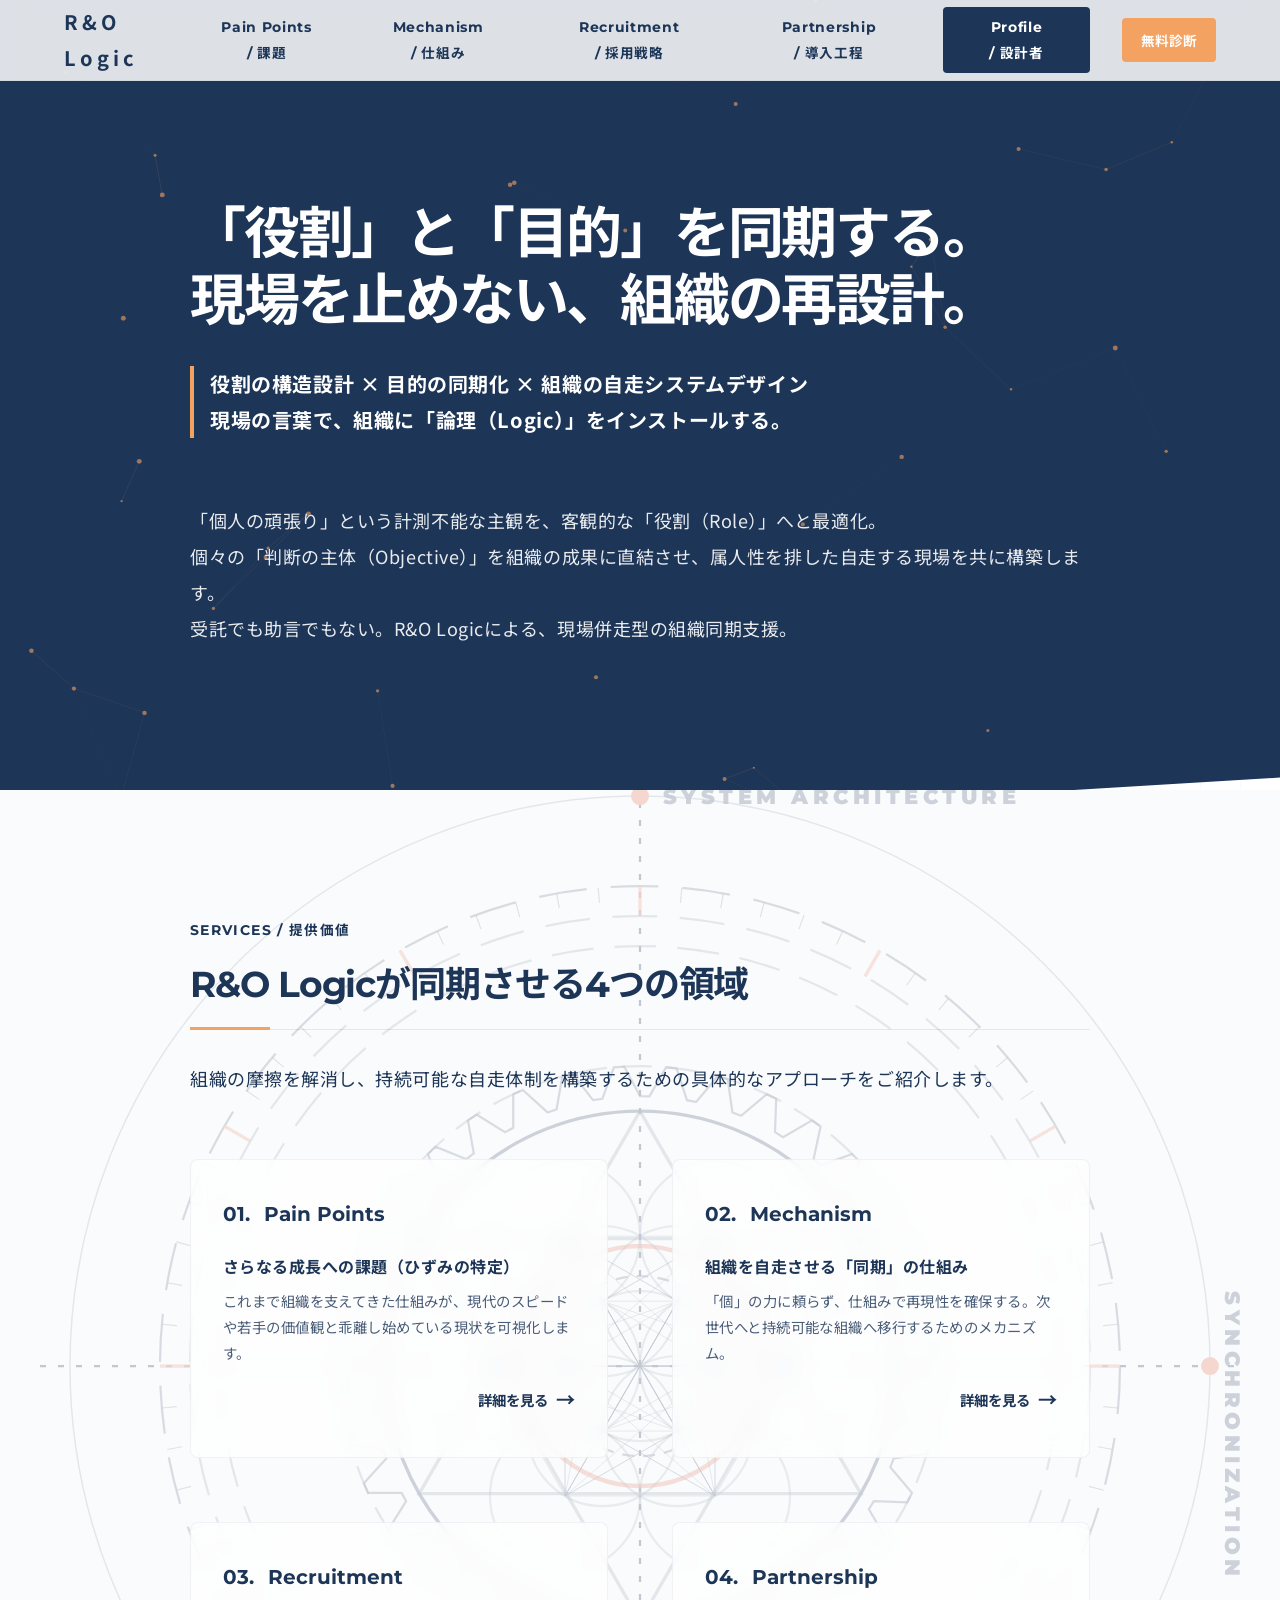
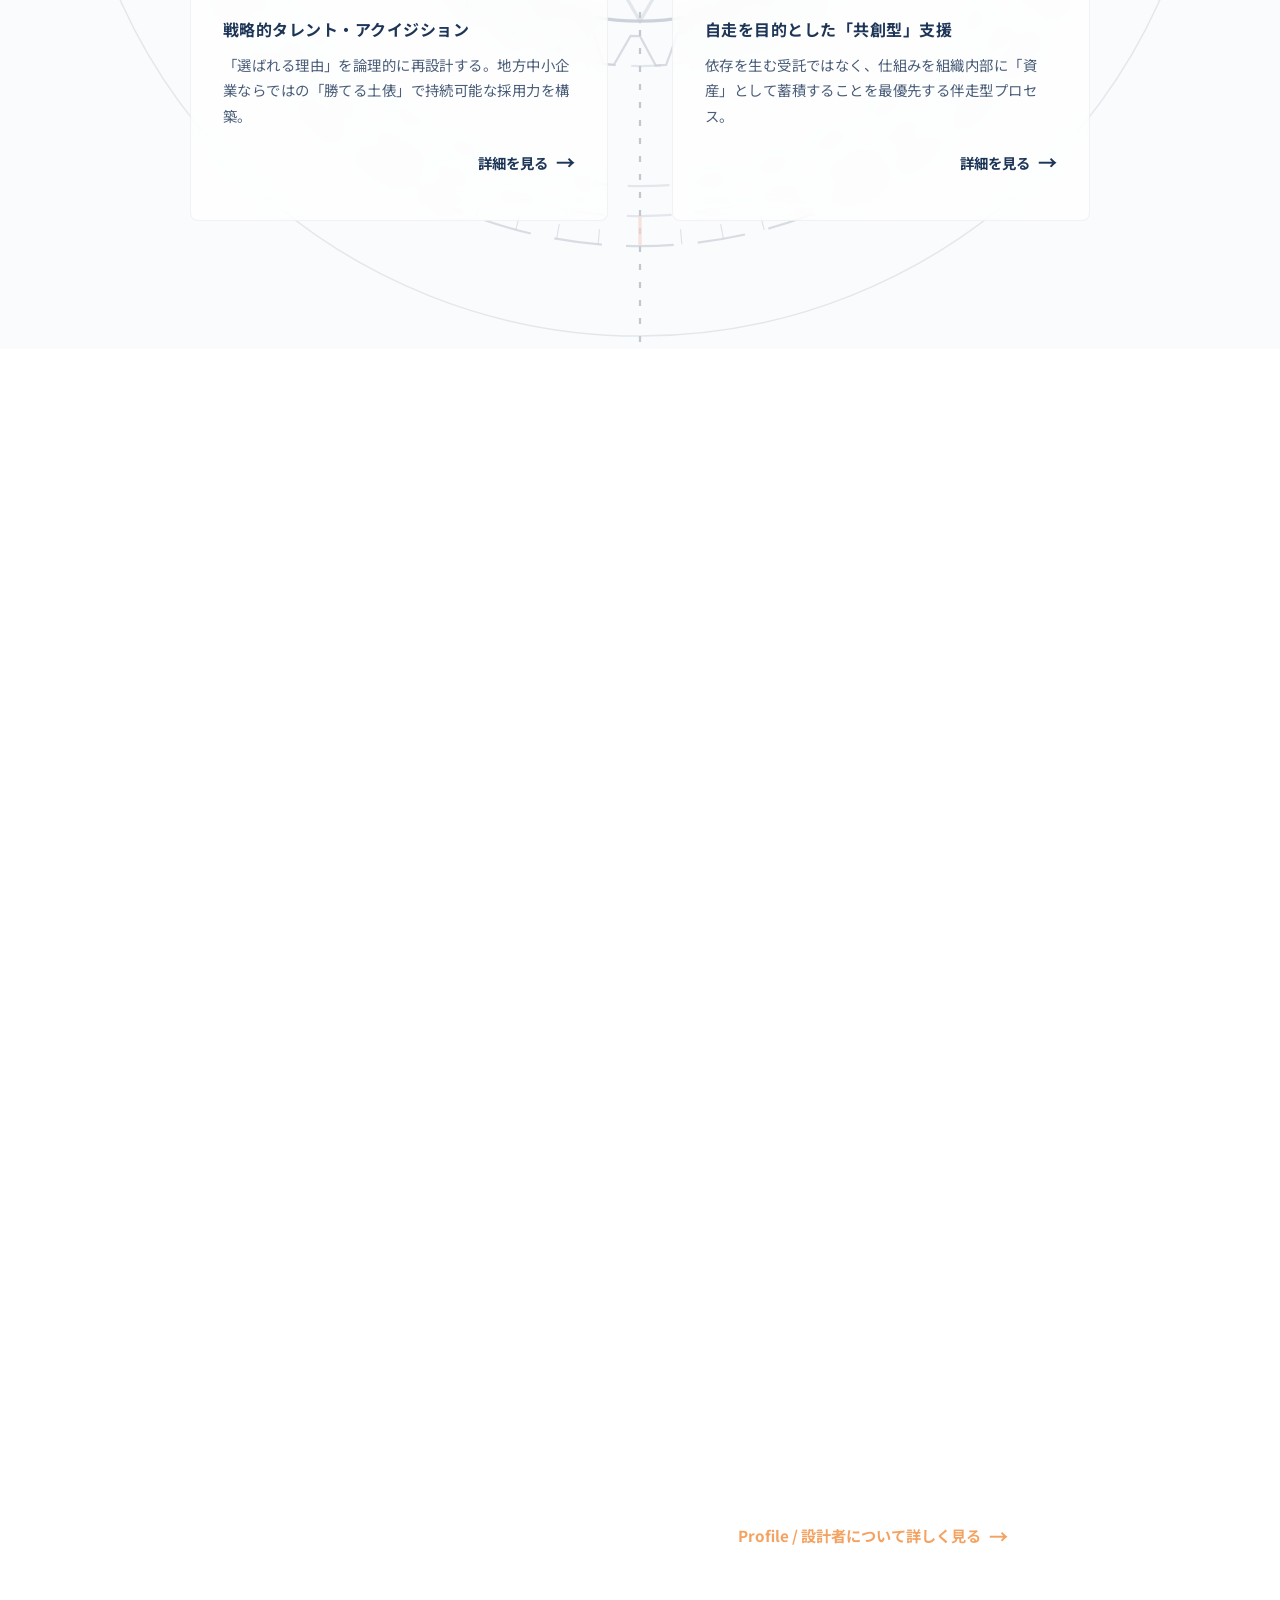
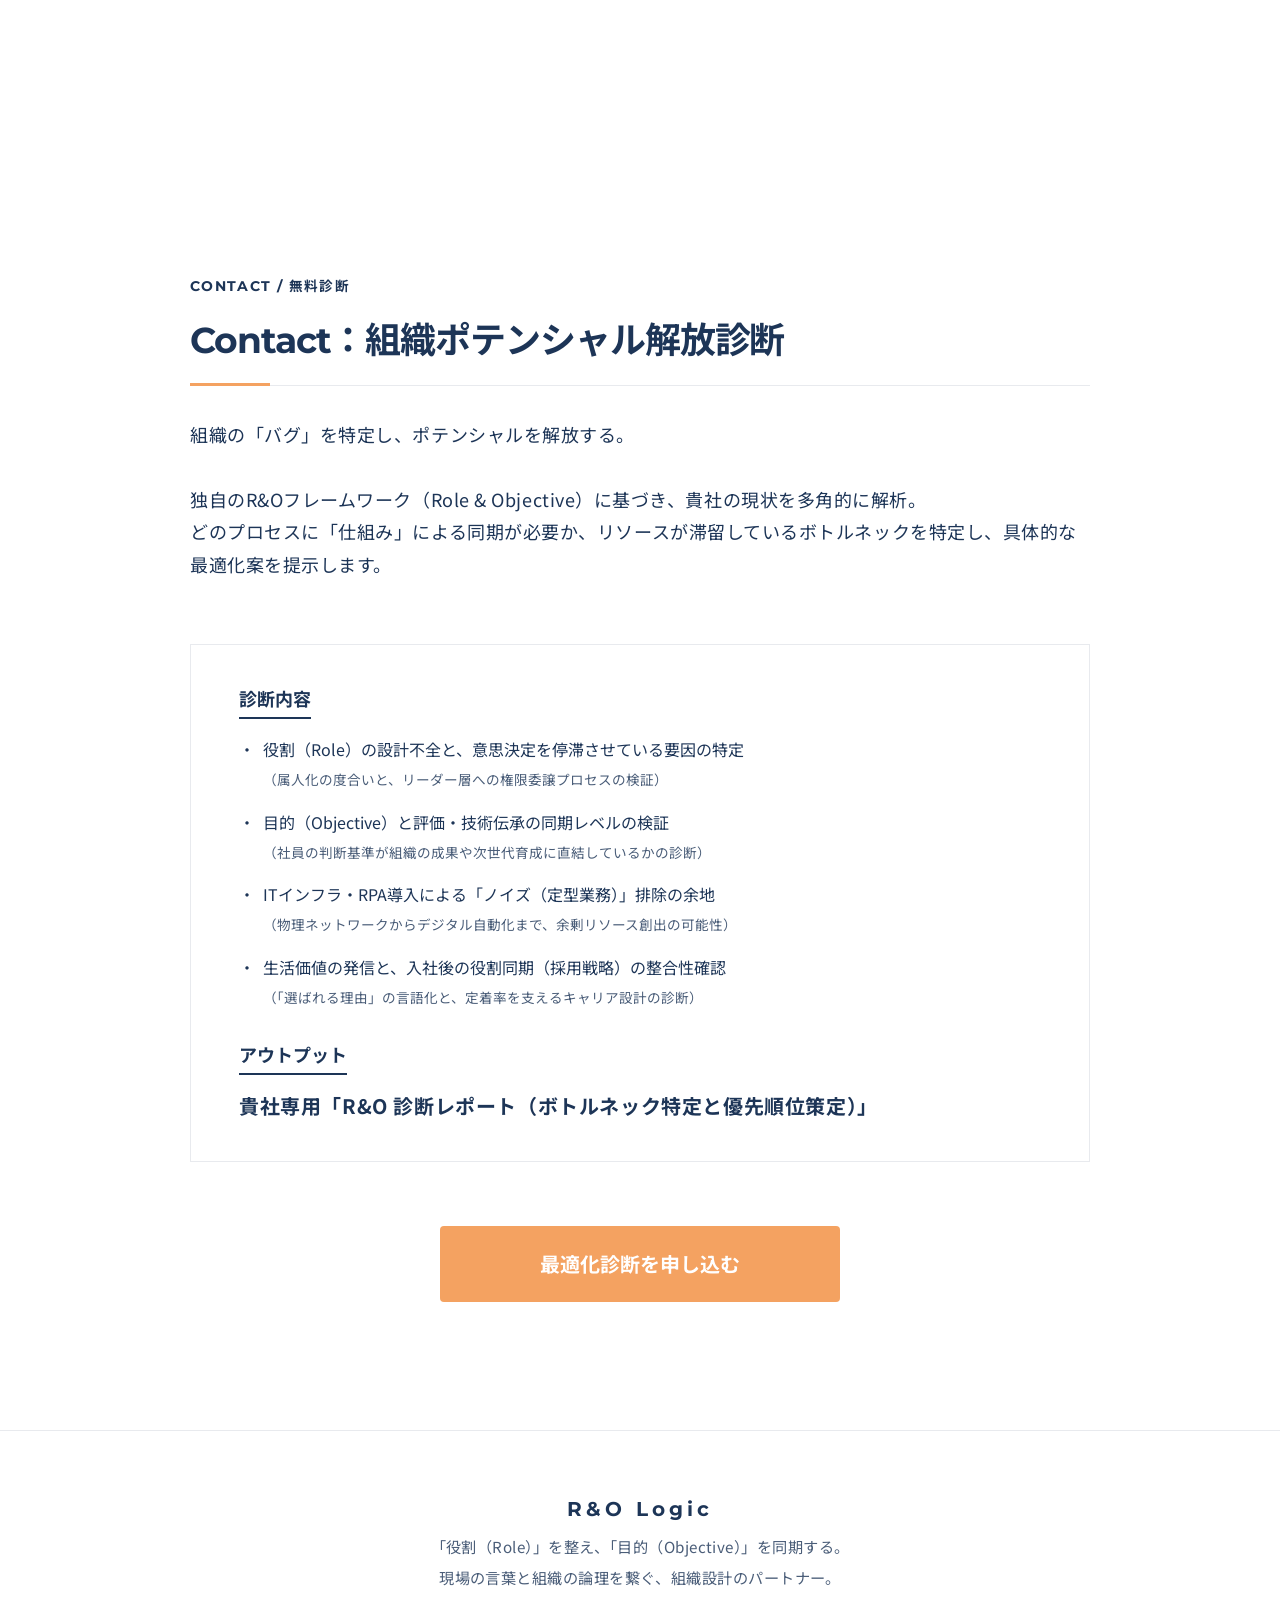
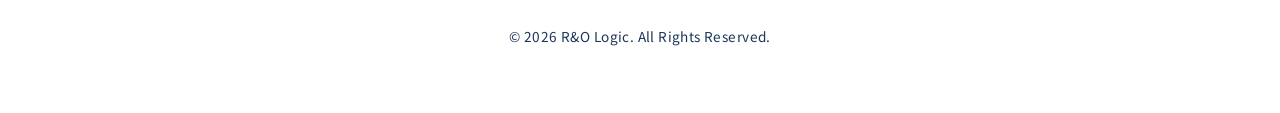
==== commit 2b8549af: "Auto-Deploy: 2026-04-09 00:16:46" ====
--- a/index.html
+++ b/index.html
@@ -178,7 +178,7 @@
 
                     <!-- Counter-Rotating Inner Object -->
                     <g style="transform-origin: 400px 400px; animation-duration: 180s;" class="anim-spin-reverse">
-                        <path d="M 580.0 400.0 L 579.9 406.3 L 599.2 417.4 L 598.5 424.4 L 577.3 431.3 L 576.1 437.4 L 593.2 451.8 L 591.3 458.5 L 569.1 461.6 L 566.9 467.4 L 581.3 484.5 L 578.2 490.8 L 555.9 490.0 L 552.6 495.4 L 563.8 514.7 L 559.7 520.4 L 537.9 515.7 L 533.8 520.4 L 541.4 541.4 L 536.4 546.3 L 515.7 537.9 L 510.8 541.8 L 514.7 563.8 L 508.9 567.7 L 490.0 555.9 L 484.5 558.9 L 484.5 581.3 L 478.1 584.1 L 461.6 569.1 L 455.6 571.2 L 451.8 593.2 L 445.0 594.9 L 431.3 577.3 L 425.1 578.2 L 417.4 599.2 L 410.5 599.7 L 400.0 580.0 L 393.7 579.9 L 382.6 599.2 L 375.6 598.5 L 368.7 577.3 L 362.6 576.1 L 348.2 593.2 L 341.5 591.3 L 338.4 569.1 L 332.6 566.9 L 315.5 581.3 L 309.2 578.2 L 310.0 555.9 L 304.6 552.6 L 285.3 563.8 L 279.6 559.7 L 284.3 537.9 L 279.6 533.8 L 258.6 541.4 L 253.7 536.4 L 262.1 515.7 L 258.2 510.8 L 236.2 514.7 L 232.3 508.9 L 244.1 490.0 L 241.1 484.5 L 218.7 484.5 L 215.9 478.1 L 230.9 461.6 L 228.8 455.6 L 206.8 451.8 L 205.1 445.0 L 222.7 431.3 L 221.8 425.1 L 200.8 417.4 L 200.3 410.5 L 220.0 400.0 L 220.1 393.7 L 200.8 382.6 L 201.5 375.6 L 222.7 368.7 L 223.9 362.6 L 206.8 348.2 L 208.7 341.5 L 230.9 338.4 L 233.1 332.6 L 218.7 315.5 L 221.8 309.2 L 244.1 310.0 L 247.4 304.6 L 236.2 285.3 L 240.3 279.6 L 262.1 284.3 L 266.2 279.6 L 258.6 258.6 L 263.6 253.7 L 284.3 262.1 L 289.2 258.2 L 285.3 236.2 L 291.1 232.3 L 310.0 244.1 L 315.5 241.1 L 315.5 218.7 L 321.9 215.9 L 338.4 230.9 L 344.4 228.8 L 348.2 206.8 L 355.0 205.1 L 368.7 222.7 L 374.9 221.8 L 382.6 200.8 L 389.5 200.3 L 400.0 220.0 L 406.3 220.1 L 417.4 200.8 L 424.4 201.5 L 431.3 222.7 L 437.4 223.9 L 451.8 206.8 L 458.5 208.7 L 461.6 230.9 L 467.4 233.1 L 484.5 218.7 L 490.8 221.8 L 490.0 244.1 L 495.4 247.4 L 514.7 236.2 L 520.4 240.3 L 515.7 262.1 L 520.4 266.2 L 541.4 258.6 L 546.3 263.6 L 537.9 284.3 L 541.8 289.2 L 563.8 285.3 L 567.7 291.1 L 555.9 310.0 L 558.9 315.5 L 581.3 315.5 L 584.1 321.9 L 569.1 338.4 L 571.2 344.4 L 593.2 348.2 L 594.9 355.0 L 577.3 368.7 L 578.2 374.9 L 599.2 382.6 L 599.7 389.5 Z" fill="#1D3557" opacity="0.15" stroke="#1D3557" stroke-width="1.5"/>
+                        <path d="M 580.0 400.0 L 579.9 406.3 L 599.2 417.4 L 598.5 424.4 L 577.3 431.3 L 576.1 437.4 L 593.2 451.8 L 591.3 458.5 L 569.1 461.6 L 566.9 467.4 L 581.3 484.5 L 578.2 490.8 L 555.9 490.0 L 552.6 495.4 L 563.8 514.7 L 559.7 520.4 L 537.9 515.7 L 533.8 520.4 L 541.4 541.4 L 536.4 546.3 L 515.7 537.9 L 510.8 541.8 L 514.7 563.8 L 508.9 567.7 L 490.0 555.9 L 484.5 558.9 L 484.5 581.3 L 478.1 584.1 L 461.6 569.1 L 455.6 571.2 L 451.8 593.2 L 445.0 594.9 L 431.3 577.3 L 425.1 578.2 L 417.4 599.2 L 410.5 599.7 L 400.0 580.0 L 393.7 579.9 L 382.6 599.2 L 375.6 598.5 L 368.7 577.3 L 362.6 576.1 L 348.2 593.2 L 341.5 591.3 L 338.4 569.1 L 332.6 566.9 L 315.5 581.3 L 309.2 578.2 L 310.0 555.9 L 304.6 552.6 L 285.3 563.8 L 279.6 559.7 L 284.3 537.9 L 279.6 533.8 L 258.6 541.4 L 253.7 536.4 L 262.1 515.7 L 258.2 510.8 L 236.2 514.7 L 232.3 508.9 L 244.1 490.0 L 241.1 484.5 L 218.7 484.5 L 215.9 478.1 L 230.9 461.6 L 228.8 455.6 L 206.8 451.8 L 205.1 445.0 L 222.7 431.3 L 221.8 425.1 L 200.8 417.4 L 200.3 410.5 L 220.0 400.0 L 220.1 393.7 L 200.8 382.6 L 201.5 375.6 L 222.7 368.7 L 223.9 362.6 L 206.8 348.2 L 208.7 341.5 L 230.9 338.4 L 233.1 332.6 L 218.7 315.5 L 221.8 309.2 L 244.1 310.0 L 247.4 304.6 L 236.2 285.3 L 240.3 279.6 L 262.1 284.3 L 266.2 279.6 L 258.6 258.6 L 263.6 253.7 L 284.3 262.1 L 289.2 258.2 L 285.3 236.2 L 291.1 232.3 L 310.0 244.1 L 315.5 241.1 L 315.5 218.7 L 321.9 215.9 L 338.4 230.9 L 344.4 228.8 L 348.2 206.8 L 355.0 205.1 L 368.7 222.7 L 374.9 221.8 L 382.6 200.8 L 389.5 200.3 L 400.0 220.0 L 406.3 220.1 L 417.4 200.8 L 424.4 201.5 L 431.3 222.7 L 437.4 223.9 L 451.8 206.8 L 458.5 208.7 L 461.6 230.9 L 467.4 233.1 L 484.5 218.7 L 490.8 221.8 L 490.0 244.1 L 495.4 247.4 L 514.7 236.2 L 520.4 240.3 L 515.7 262.1 L 520.4 266.2 L 541.4 258.6 L 546.3 263.6 L 537.9 284.3 L 541.8 289.2 L 563.8 285.3 L 567.7 291.1 L 555.9 310.0 L 558.9 315.5 L 581.3 315.5 L 584.1 321.9 L 569.1 338.4 L 571.2 344.4 L 593.2 348.2 L 594.9 355.0 L 577.3 368.7 L 578.2 374.9 L 599.2 382.6 L 599.7 389.5 Z" fill="none" opacity="0.6" stroke="#1D3557" stroke-width="1.5"/>
                         <circle cx="400" cy="400" r="170" fill="none" stroke="#1D3557" stroke-width="2.25" opacity="0.8"/>
                         <polygon points="400,230 547.22,485.0 252.78,485.0" fill="none" stroke="#1D3557" stroke-width="2.25" opacity="0.4"/>
                         <polygon points="400,570 547.22,315.0 252.78,315.0" fill="none" stroke="#1D3557" stroke-width="2.25" opacity="0.4"/>
